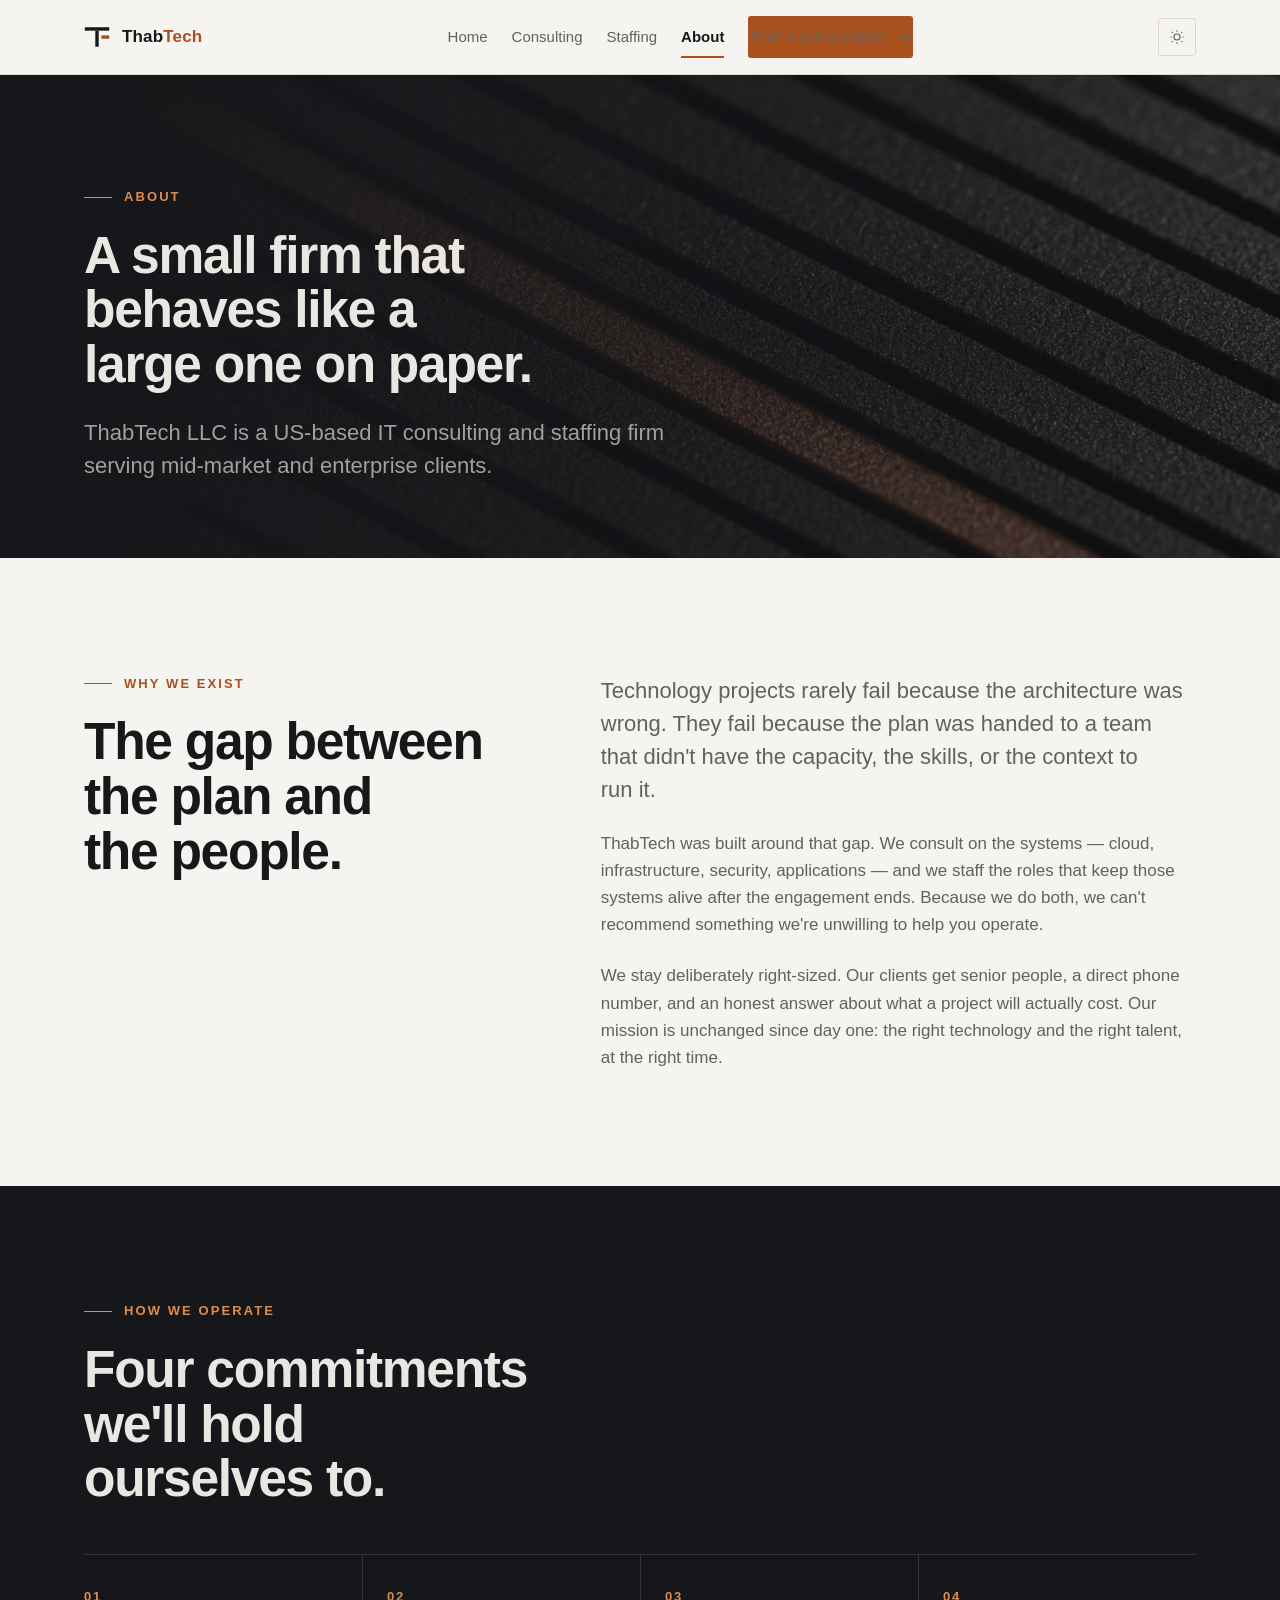
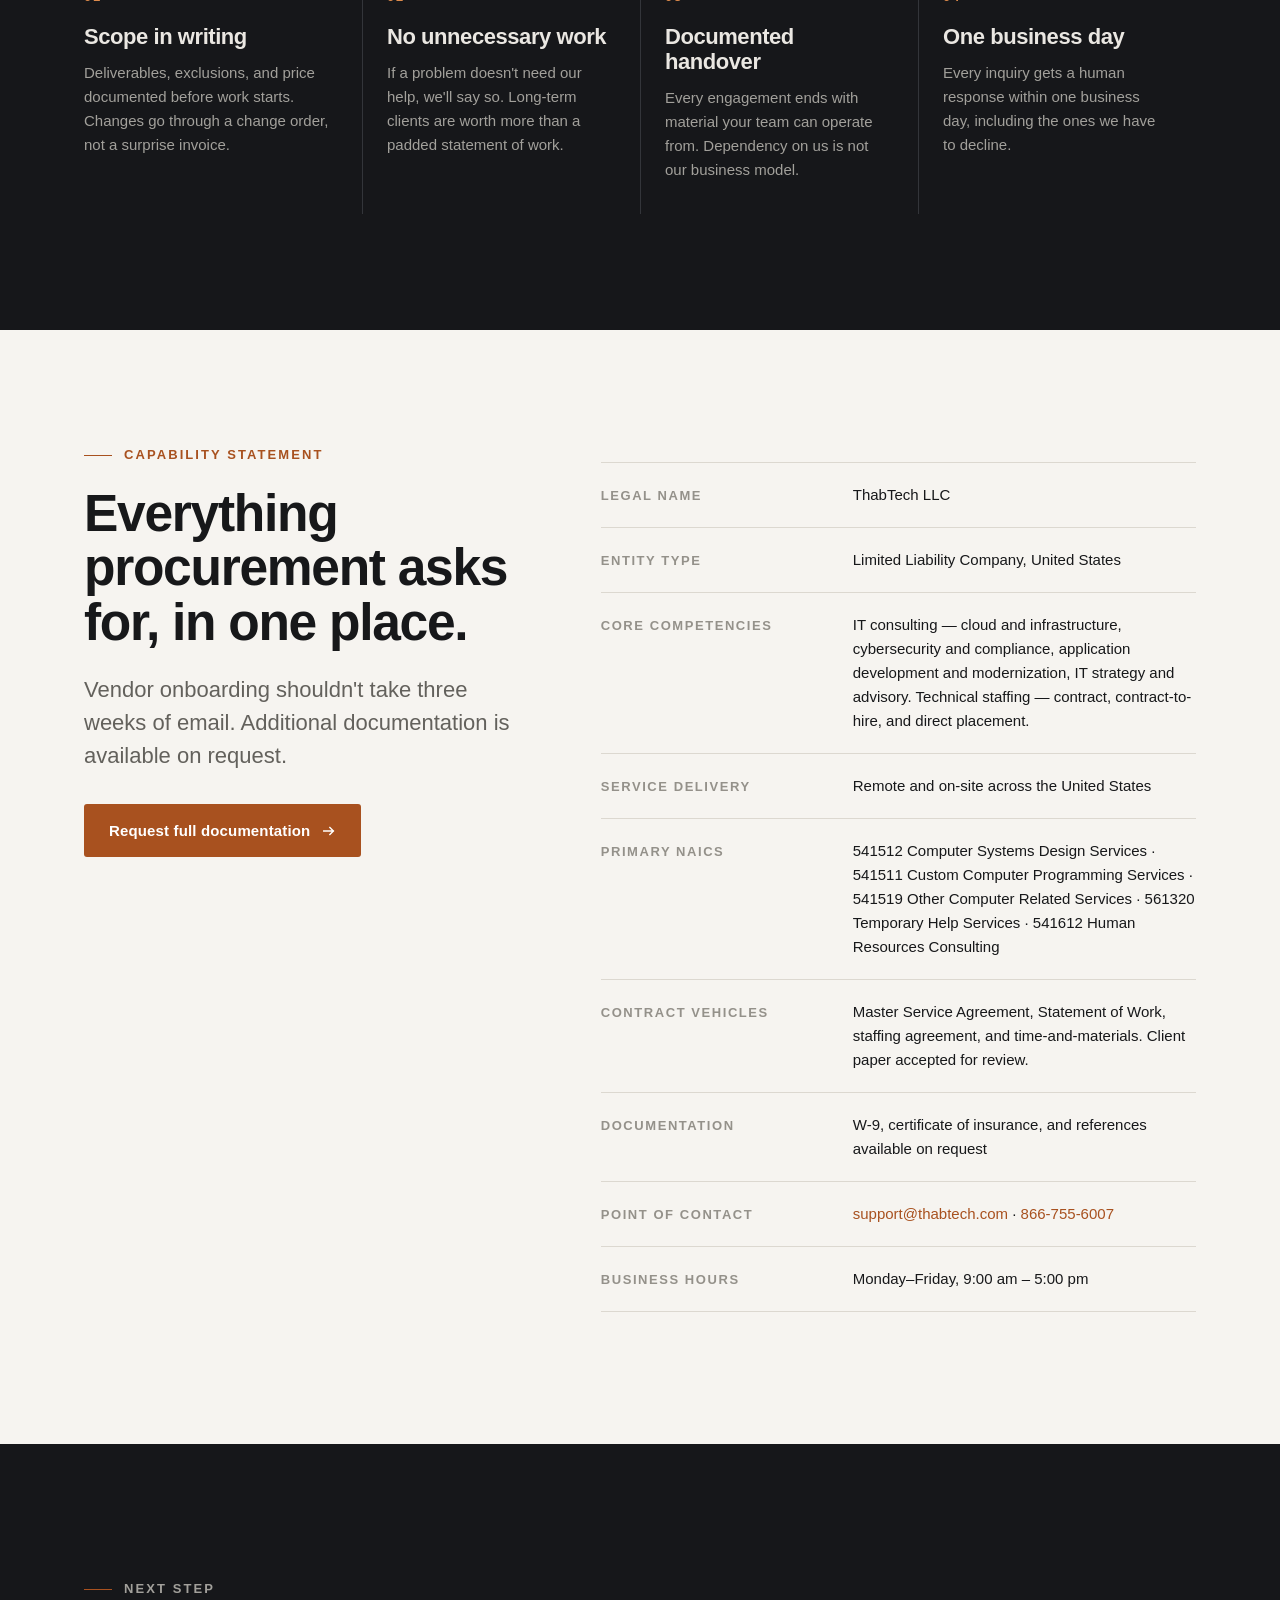
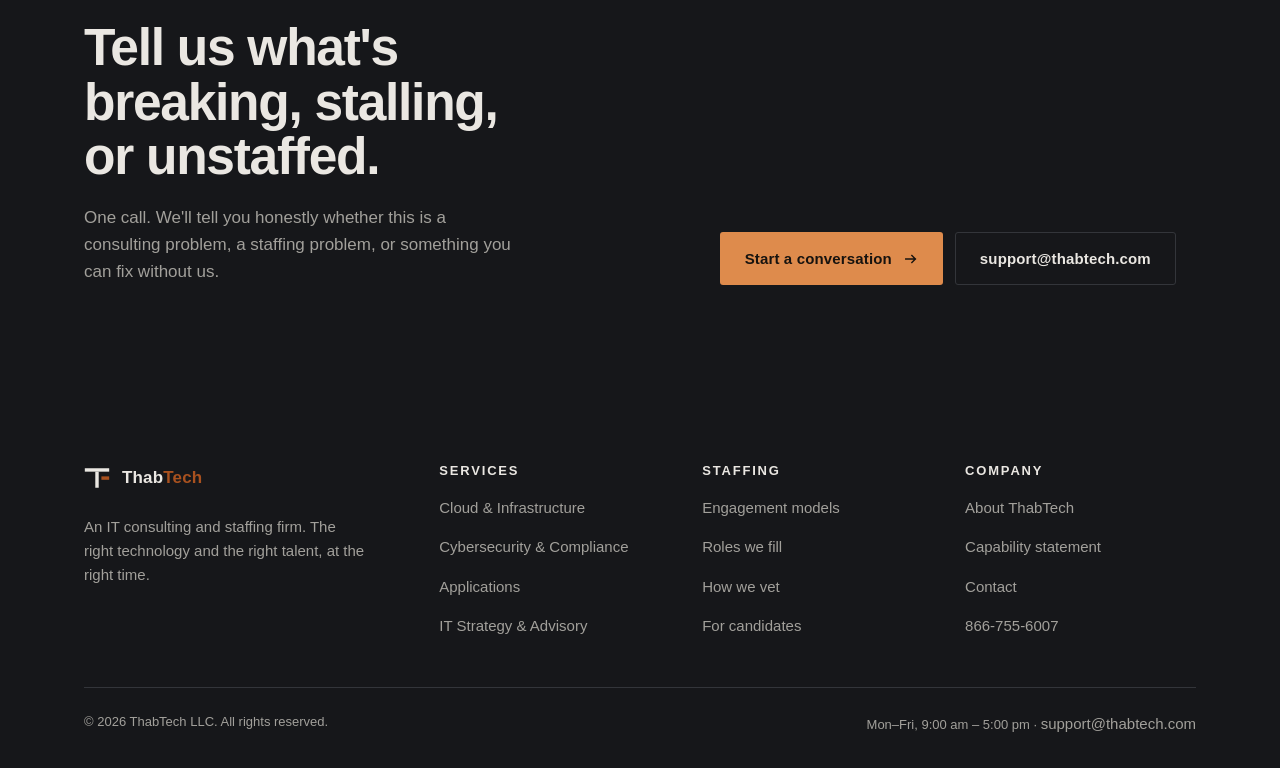
==== about.html @ 32658267 "ThabTech redesign: full 5-page site" ====
<!DOCTYPE html>
<html lang="en">
<head>
<meta charset="utf-8">
<meta name="viewport" content="width=device-width, initial-scale=1">
<title>About ThabTech &mdash; Capability Statement</title>
<meta name="description" content="ThabTech LLC is a US-based IT consulting and staffing firm. Capability statement, NAICS codes, and vendor documentation in one place.">
<meta property="og:title" content="About ThabTech &mdash; Capability Statement">
<meta property="og:description" content="ThabTech LLC is a US-based IT consulting and staffing firm. Capability statement, NAICS codes, and vendor documentation in one place.">
<meta property="og:type" content="website">
<meta property="og:image" content="assets/hero.webp">
<link rel="icon" href="data:image/svg+xml,%3Csvg xmlns='http://www.w3.org/2000/svg' viewBox='0 0 32 32'%3E%3Crect width='32' height='32' fill='%2316171A'/%3E%3Crect x='4' y='7' width='24' height='3.4' fill='%23EAE7E2'/%3E%3Crect x='14.3' y='10.4' width='3.4' height='15' fill='%23EAE7E2'/%3E%3Crect x='20.5' y='14.8' width='7.5' height='3.4' fill='%23DE8B4C'/%3E%3C/svg%3E">
<link rel="preconnect" href="https://api.fontshare.com">
<link href="https://api.fontshare.com/v2/css?f[]=cabinet-grotesk@700,800&f[]=satoshi@400,500,700&display=swap" rel="stylesheet">
<link rel="stylesheet" href="style.css">
</head>
<body>
<a class="skip" href="#main">Skip to content</a>
<header class="header">
  <div class="header__inner">
    <a class="brand" href="index.html" aria-label="ThabTech home"><svg viewBox="0 0 32 32" fill="none" aria-hidden="true"><rect x="1" y="4" width="30" height="4.2" fill="currentColor"/><rect x="13.9" y="8.2" width="4.2" height="19.8" fill="currentColor"/><rect x="21.4" y="14" width="9.6" height="4.2" fill="var(--accent)"/></svg><span class="brand__name">Thab<em>Tech</em></span></a>
    <nav class="nav" id="nav" aria-label="Main">
      <a href="index.html">Home</a><a href="services.html">Consulting</a><a href="staffing.html">Staffing</a><a href="about.html" aria-current="page">About</a>
      <a class="btn btn--primary" href="contact.html">Start a conversation <svg width="14" height="14" viewBox="0 0 16 16" fill="none" aria-hidden="true"><path d="M2 8h11M9 4l4 4-4 4" stroke="currentColor" stroke-width="1.6" stroke-linecap="square"/></svg></a>
    </nav>
    <div class="header__actions">
      <button class="icon-btn" id="theme-toggle" type="button" aria-label="Switch color theme">
        <svg width="16" height="16" viewBox="0 0 24 24" fill="none" stroke="currentColor" stroke-width="1.8" aria-hidden="true"><circle cx="12" cy="12" r="4.5"/><path d="M12 2v2M12 20v2M4.2 4.2l1.4 1.4M18.4 18.4l1.4 1.4M2 12h2M20 12h2M4.2 19.8l1.4-1.4M18.4 5.6l1.4-1.4"/></svg>
      </button>
      <button class="icon-btn menu-btn" id="menu-btn" type="button" aria-label="Toggle menu" aria-expanded="false" aria-controls="nav">
        <svg width="18" height="18" viewBox="0 0 24 24" fill="none" stroke="currentColor" stroke-width="1.8" aria-hidden="true"><path d="M3 7h18M3 12h18M3 17h18"/></svg>
      </button>
    </div>
  </div>
</header>
<main id="main">
<section class="hero hero--sub">
  <div class="hero__media"><img src="assets/texture.webp" alt=""></div>
  <div class="hero__inner">
    <p class="eyebrow">About</p>
    <h1 class="h-hero">A small firm that behaves like a large one on paper.</h1>
    <p class="hero__lede">ThabTech LLC is a US-based IT consulting and staffing firm serving mid-market and enterprise clients.</p>
  </div>
</section>

<section class="section">
  <div class="wrap split">
    <div class="sticky-head reveal">
      <p class="eyebrow">Why we exist</p>
      <h2 class="h-sec">The gap between the plan and the people.</h2>
    </div>
    <div class="measure reveal">
      <p class="lede" style="max-width:none">Technology projects rarely fail because the architecture was wrong. They fail because the plan was handed to a team that didn't have the capacity, the skills, or the context to run it.</p>
      <p class="mt-6 body-muted">ThabTech was built around that gap. We consult on the systems &mdash; cloud, infrastructure, security, applications &mdash; and we staff the roles that keep those systems alive after the engagement ends. Because we do both, we can't recommend something we're unwilling to help you operate.</p>
      <p class="mt-6 body-muted">We stay deliberately right-sized. Our clients get senior people, a direct phone number, and an honest answer about what a project will actually cost. Our mission is unchanged since day one: the right technology and the right talent, at the right time.</p>
    </div>
  </div>
</section>

<section class="band section">
  <div class="wrap">
    <div style="max-width:52ch">
      <p class="eyebrow">How we operate</p>
      <h2 class="h-sec">Four commitments we'll hold ourselves to.</h2>
    </div>
    <div class="steps mt-12">
      <div class="reveal"><span class="num">01</span><h3 class="h-card">Scope in writing</h3><p>Deliverables, exclusions, and price documented before work starts. Changes go through a change order, not a surprise invoice.</p></div>
      <div class="reveal"><span class="num">02</span><h3 class="h-card">No unnecessary work</h3><p>If a problem doesn't need our help, we'll say so. Long-term clients are worth more than a padded statement of work.</p></div>
      <div class="reveal"><span class="num">03</span><h3 class="h-card">Documented handover</h3><p>Every engagement ends with material your team can operate from. Dependency on us is not our business model.</p></div>
      <div class="reveal"><span class="num">04</span><h3 class="h-card">One business day</h3><p>Every inquiry gets a human response within one business day, including the ones we have to decline.</p></div>
    </div>
  </div>
</section>

<section class="section" id="capability">
  <div class="wrap split">
    <div class="sticky-head reveal">
      <p class="eyebrow">Capability statement</p>
      <h2 class="h-sec">Everything procurement asks for, in one place.</h2>
      <p class="lede mt-6">Vendor onboarding shouldn't take three weeks of email. Additional documentation is available on request.</p>
      <div class="btn-row mt-8">
        <a class="btn btn--primary" href="mailto:support@thabtech.com?subject=Capability%20statement%20request">Request full documentation <svg width="14" height="14" viewBox="0 0 16 16" fill="none" aria-hidden="true"><path d="M2 8h11M9 4l4 4-4 4" stroke="currentColor" stroke-width="1.6" stroke-linecap="square"/></svg></a>
      </div>
    </div>
    <dl class="deftable reveal">
      <div><dt>Legal name</dt><dd>ThabTech LLC</dd></div>
      <div><dt>Entity type</dt><dd>Limited Liability Company, United States</dd></div>
      <div><dt>Core competencies</dt><dd>IT consulting &mdash; cloud and infrastructure, cybersecurity and compliance, application development and modernization, IT strategy and advisory. Technical staffing &mdash; contract, contract-to-hire, and direct placement.</dd></div>
      <div><dt>Service delivery</dt><dd>Remote and on-site across the United States</dd></div>
      <div><dt>Primary NAICS</dt><dd>541512 Computer Systems Design Services &middot; 541511 Custom Computer Programming Services &middot; 541519 Other Computer Related Services &middot; 561320 Temporary Help Services &middot; 541612 Human Resources Consulting</dd></div>
      <div><dt>Contract vehicles</dt><dd>Master Service Agreement, Statement of Work, staffing agreement, and time-and-materials. Client paper accepted for review.</dd></div>
      <div><dt>Documentation</dt><dd>W-9, certificate of insurance, and references available on request</dd></div>
      <div><dt>Point of contact</dt><dd><a href="mailto:support@thabtech.com" style="color:var(--accent);text-decoration:none">support@thabtech.com</a> &middot; <a href="tel:+18667556007" style="color:var(--accent);text-decoration:none">866-755-6007</a></dd></div>
      <div><dt>Business hours</dt><dd>Monday&ndash;Friday, 9:00 am &ndash; 5:00 pm</dd></div>
    </dl>
  </div>
</section>

<section class="cta section">
  <div class="wrap cta__inner">
    <div>
      <p class="eyebrow">Next step</p>
      <h2 class="h-sec">Tell us what's breaking, stalling, or unstaffed.</h2>
      <p>One call. We'll tell you honestly whether this is a consulting problem, a staffing problem, or something you can fix without us.</p>
    </div>
    <div class="btn-row">
      <a class="btn btn--primary" href="contact.html">Start a conversation <svg width="14" height="14" viewBox="0 0 16 16" fill="none" aria-hidden="true"><path d="M2 8h11M9 4l4 4-4 4" stroke="currentColor" stroke-width="1.6" stroke-linecap="square"/></svg></a>
      <a class="btn btn--on-ink" href="mailto:support@thabtech.com">support@thabtech.com</a>
    </div>
  </div>
</section></main>
<footer class="footer">
  <div class="wrap">
    <div class="footer__grid">
      <div>
        <a class="brand" href="index.html" aria-label="ThabTech home"><svg viewBox="0 0 32 32" fill="none" aria-hidden="true"><rect x="1" y="4" width="30" height="4.2" fill="currentColor"/><rect x="13.9" y="8.2" width="4.2" height="19.8" fill="currentColor"/><rect x="21.4" y="14" width="9.6" height="4.2" fill="var(--accent)"/></svg><span class="brand__name">Thab<em>Tech</em></span></a>
        <p class="footer__tag">An IT consulting and staffing firm. The right technology and the right talent, at the right time.</p>
      </div>
      <div>
        <h3>Services</h3>
        <ul>
          <li><a href="services.html#cloud">Cloud &amp; Infrastructure</a></li>
          <li><a href="services.html#security">Cybersecurity &amp; Compliance</a></li>
          <li><a href="services.html#apps">Applications</a></li>
          <li><a href="services.html#advisory">IT Strategy &amp; Advisory</a></li>
        </ul>
      </div>
      <div>
        <h3>Staffing</h3>
        <ul>
          <li><a href="staffing.html#models">Engagement models</a></li>
          <li><a href="staffing.html#roles">Roles we fill</a></li>
          <li><a href="staffing.html#vetting">How we vet</a></li>
          <li><a href="staffing.html#candidates">For candidates</a></li>
        </ul>
      </div>
      <div>
        <h3>Company</h3>
        <ul>
          <li><a href="about.html">About ThabTech</a></li>
          <li><a href="about.html#capability">Capability statement</a></li>
          <li><a href="contact.html">Contact</a></li>
          <li><a href="tel:+18667556007">866-755-6007</a></li>
        </ul>
      </div>
    </div>
    <div class="footer__bar">
      <span>&copy; 2026 ThabTech LLC. All rights reserved.</span>
      <span>Mon&ndash;Fri, 9:00 am &ndash; 5:00 pm &middot; <a href="mailto:support@thabtech.com">support@thabtech.com</a></span>
    </div>
  </div>
</footer>
<script>
(function () {
  var root = document.documentElement;
  var mq = window.matchMedia('(prefers-color-scheme: dark)');
  var theme = mq.matches ? 'dark' : 'light';
  root.setAttribute('data-theme', theme);
  document.getElementById('theme-toggle').addEventListener('click', function () {
    theme = theme === 'dark' ? 'light' : 'dark';
    root.setAttribute('data-theme', theme);
  });

  var nav = document.getElementById('nav');
  var mb = document.getElementById('menu-btn');
  mb.addEventListener('click', function () {
    var open = nav.getAttribute('data-open') === 'true';
    nav.setAttribute('data-open', String(!open));
    mb.setAttribute('aria-expanded', String(!open));
  });

  var io = new IntersectionObserver(function (entries) {
    entries.forEach(function (e) { if (e.isIntersecting) { e.target.classList.add('is-in'); io.unobserve(e.target); } });
  }, { rootMargin: '0px 0px -8% 0px', threshold: 0.05 });
  document.querySelectorAll('.reveal').forEach(function (el, i) {
    el.style.transitionDelay = (Math.min(i % 4, 3) * 70) + 'ms';
    io.observe(el);
  });
})();
</script>
</body>
</html>
---- style.css ----
/* ThabTech — design system */

:root {
  /* Type scale */
  --text-xs: clamp(0.75rem, 0.7rem + 0.25vw, 0.8125rem);
  --text-sm: clamp(0.875rem, 0.83rem + 0.2vw, 0.9375rem);
  --text-base: clamp(1rem, 0.96rem + 0.2vw, 1.0625rem);
  --text-lg: clamp(1.125rem, 1rem + 0.6vw, 1.375rem);
  --text-xl: clamp(1.5rem, 1.2rem + 1.2vw, 2.125rem);
  --text-2xl: clamp(2rem, 1.3rem + 2.4vw, 3.25rem);
  --text-3xl: clamp(2.5rem, 1.4rem + 3.6vw, 4.5rem);

  /* Spacing */
  --space-1: 0.25rem;  --space-2: 0.5rem;   --space-3: 0.75rem;
  --space-4: 1rem;     --space-5: 1.25rem;  --space-6: 1.5rem;
  --space-8: 2rem;     --space-10: 2.5rem;  --space-12: 3rem;
  --space-16: 4rem;    --space-20: 5rem;    --space-24: 6rem;
  --space-32: 8rem;

  --radius-sm: 2px;
  --radius: 3px;
  --maxw: 1240px;
  --gutter: clamp(1.25rem, 5vw, 4.5rem);
  --section-y: clamp(4rem, 9vw, 8.5rem);

  --font-display: 'Cabinet Grotesk', 'Helvetica Neue', sans-serif;
  --font-body: 'Satoshi', 'Helvetica Neue', Arial, sans-serif;
}

/* ---- Light (default) ---- */
:root, [data-theme='light'] {
  --bg: #F6F4F0;
  --surface: #FCFBF9;
  --surface-2: #EFECE6;
  --border: #DCD8D0;
  --border-strong: #C4BFB5;
  --text: #17181A;
  --text-muted: #63615C;
  --text-faint: #94918A;
  --accent: #A8511F;
  --accent-hover: #85400F;
  --accent-soft: #F0E4DA;
  --ink: #16171A;
  --on-ink: #EAE7E2;
  --on-ink-muted: #A2A09B;
  --on-ink-border: #33353A;
  --accent-on-ink: #DE8B4C;
}

/* ---- Dark ---- */
[data-theme='dark'] {
  --bg: #131416;
  --surface: #191A1D;
  --surface-2: #202226;
  --border: #2E3034;
  --border-strong: #43464B;
  --text: #E3E1DD;
  --text-muted: #97958F;
  --text-faint: #6A6863;
  --accent: #DE8B4C;
  --accent-hover: #EFA268;
  --accent-soft: #2A211A;
  --ink: #0D0E10;
  --on-ink: #E3E1DD;
  --on-ink-muted: #97958F;
  --on-ink-border: #2A2C30;
  --accent-on-ink: #DE8B4C;
}

*, *::before, *::after { box-sizing: border-box; }

html { -webkit-text-size-adjust: 100%; scroll-behavior: smooth; }
@media (prefers-reduced-motion: reduce) {
  html { scroll-behavior: auto; }
  *, *::before, *::after { animation-duration: .001ms !important; transition-duration: .001ms !important; }
}

body {
  margin: 0;
  background: var(--bg);
  color: var(--text);
  font-family: var(--font-body);
  font-size: var(--text-base);
  line-height: 1.6;
  -webkit-font-smoothing: antialiased;
  transition: background-color .3s ease, color .3s ease;
}

h1, h2, h3, h4 {
  font-family: var(--font-display);
  font-weight: 700;
  line-height: 1.06;
  letter-spacing: -0.025em;
  margin: 0;
  text-wrap: balance;
}
p { margin: 0; text-wrap: pretty; }
img { display: block; max-width: 100%; height: auto; }
a { color: inherit; }

::selection { background: var(--accent); color: #fff; }

:focus-visible {
  outline: 2px solid var(--accent);
  outline-offset: 3px;
  border-radius: var(--radius-sm);
}

.wrap { max-width: var(--maxw); margin-inline: auto; padding-inline: var(--gutter); }
.section { padding-block: var(--section-y); }
.skip {
  position: absolute; left: -9999px; top: 0; z-index: 999;
  background: var(--accent); color: #fff; padding: var(--space-3) var(--space-5);
}
.skip:focus { left: var(--space-4); top: var(--space-4); }

/* ---------- Type utilities ---------- */
.eyebrow {
  font-family: var(--font-body);
  font-size: var(--text-xs);
  font-weight: 700;
  letter-spacing: 0.16em;
  text-transform: uppercase;
  color: var(--accent);
  margin: 0 0 var(--space-5);
  display: flex; align-items: center; gap: var(--space-3);
}
.eyebrow::before {
  content: ''; width: 28px; height: 1px; background: var(--accent); flex: none;
}
.eyebrow--plain::before { display: none; }

.h-hero { font-size: var(--text-3xl); }
.h-sec { font-size: var(--text-2xl); }
.h-sub { font-size: var(--text-xl); }
.h-card { font-family: var(--font-display); font-size: var(--text-lg); font-weight: 700; letter-spacing: -0.02em; line-height: 1.15; margin: 0; }

.lede { font-size: var(--text-lg); line-height: 1.5; color: var(--text-muted); max-width: 40ch; }
.body-muted { color: var(--text-muted); }
.measure { max-width: 62ch; }
.mt-4 { margin-top: var(--space-4); }
.mt-6 { margin-top: var(--space-6); }
.mt-8 { margin-top: var(--space-8); }
.mt-12 { margin-top: var(--space-12); }

/* ---------- Buttons ---------- */
.btn {
  display: inline-flex; align-items: center; gap: var(--space-3);
  font-family: var(--font-body); font-size: var(--text-sm); font-weight: 700;
  letter-spacing: .01em;
  padding: 0.9em 1.6em;
  border-radius: var(--radius);
  border: 1px solid transparent;
  text-decoration: none;
  cursor: pointer;
  transition: background-color .2s ease, color .2s ease, border-color .2s ease, transform .2s ease;
}
.btn:hover { transform: translateY(-1px); }
.btn svg { flex: none; transition: transform .2s ease; }
.btn:hover svg { transform: translateX(3px); }

.btn--primary { background: var(--accent); color: #fff; }
.btn--primary:hover { background: var(--accent-hover); }
[data-theme='dark'] .btn--primary { color: #17130F; }

.btn--ghost { border-color: var(--border-strong); color: var(--text); }
.btn--ghost:hover { border-color: var(--text); background: var(--surface); }

.btn--on-ink { border-color: var(--on-ink-border); color: var(--on-ink); }
.btn--on-ink:hover { border-color: var(--on-ink); background: rgba(255,255,255,.06); }

.btn-row { display: flex; flex-wrap: wrap; gap: var(--space-3); }

.arrow-link {
  display: inline-flex; align-items: center; gap: var(--space-2);
  font-size: var(--text-sm); font-weight: 700; color: var(--accent);
  text-decoration: none; border-bottom: 1px solid transparent; padding-bottom: 2px;
}
.arrow-link:hover { border-color: currentColor; }
.arrow-link svg { transition: transform .2s ease; }
.arrow-link:hover svg { transform: translateX(3px); }

/* ---------- Header ---------- */
.header {
  position: sticky; top: 0; z-index: 60;
  background: color-mix(in srgb, var(--bg) 88%, transparent);
  backdrop-filter: blur(14px);
  border-bottom: 1px solid var(--border);
}
.header__inner {
  display: flex; align-items: center; justify-content: space-between;
  gap: var(--space-6); height: 74px;
  max-width: var(--maxw); margin-inline: auto; padding-inline: var(--gutter);
}
.brand { display: inline-flex; align-items: center; gap: var(--space-3); text-decoration: none; color: var(--text); }
.brand svg { width: 26px; height: 26px; }
.brand__name {
  font-family: var(--font-display); font-weight: 800; font-size: 1.0625rem;
  letter-spacing: .01em;
}
.brand__name em { font-style: normal; color: var(--accent); }

.nav { display: flex; align-items: center; gap: var(--space-6); }
.nav a {
  font-size: var(--text-sm); font-weight: 500; text-decoration: none; color: var(--text-muted);
  padding: var(--space-2) 0; position: relative;
}
.nav a:hover { color: var(--text); }
.nav a[aria-current='page'] { color: var(--text); font-weight: 700; }
.nav a[aria-current='page']::after {
  content: ''; position: absolute; left: 0; right: 0; bottom: -1px; height: 2px; background: var(--accent);
}
.header__actions { display: flex; align-items: center; gap: var(--space-3); }

.icon-btn {
  width: 38px; height: 38px; display: grid; place-items: center;
  background: none; border: 1px solid var(--border); border-radius: var(--radius);
  color: var(--text-muted); cursor: pointer; transition: color .2s, border-color .2s;
}
.icon-btn:hover { color: var(--text); border-color: var(--border-strong); }
.menu-btn { display: none; }

@media (max-width: 900px) {
  .nav {
    position: fixed; inset: 74px 0 auto; flex-direction: column; align-items: stretch;
    gap: 0; background: var(--bg); border-bottom: 1px solid var(--border);
    padding: var(--space-2) var(--gutter) var(--space-6);
    transform: translateY(-120%); transition: transform .3s cubic-bezier(.16,1,.3,1);
    box-shadow: 0 24px 40px -24px rgba(0,0,0,.35);
  }
  .nav[data-open='true'] { transform: translateY(0); }
  .nav a { padding: var(--space-4) 0; border-bottom: 1px solid var(--border); font-size: var(--text-base); }
  .nav a[aria-current='page']::after { display: none; }
  .nav .btn { margin-top: var(--space-5); justify-content: center; }
  .menu-btn { display: grid; }
}

/* ---------- Hero ---------- */
.hero { position: relative; background: var(--ink); color: var(--on-ink); overflow: hidden; }
.hero__media { position: absolute; inset: 0; }
.hero__media img { width: 100%; height: 100%; object-fit: cover; opacity: .55; }
.hero__media::after {
  content: ''; position: absolute; inset: 0;
  background: linear-gradient(105deg, var(--ink) 8%, color-mix(in srgb, var(--ink) 72%, transparent) 48%, color-mix(in srgb, var(--ink) 30%, transparent) 100%);
}
.hero__inner {
  position: relative; max-width: var(--maxw); margin-inline: auto;
  padding: clamp(5rem, 13vw, 10rem) var(--gutter) clamp(4rem, 9vw, 7rem);
}
.hero .eyebrow { color: var(--accent-on-ink); }
.hero .eyebrow::before { background: var(--accent-on-ink); }
.hero h1 { max-width: 17ch; }
.hero__lede { font-size: var(--text-lg); line-height: 1.5; color: var(--on-ink-muted); max-width: 52ch; margin-top: var(--space-6); }
.hero .btn-row { margin-top: var(--space-10); }

.hero--sub .hero__inner { padding-block: clamp(4rem, 9vw, 7rem) clamp(3rem, 6vw, 5rem); }
.hero--sub h1 { max-width: 20ch; font-size: var(--text-2xl); }

/* stat bar */
.statbar {
  position: relative; border-top: 1px solid var(--on-ink-border);
  max-width: var(--maxw); margin-inline: auto; padding-inline: var(--gutter);
  display: grid; grid-template-columns: repeat(4, 1fr);
}
.statbar > div { padding: var(--space-8) var(--space-6) var(--space-10) 0; }
.statbar > div + div { border-left: 1px solid var(--on-ink-border); padding-left: var(--space-6); }
.statbar dt { font-size: var(--text-xs); letter-spacing: .14em; text-transform: uppercase; color: var(--accent-on-ink); font-weight: 700; }
.statbar dd { margin: var(--space-3) 0 0; font-size: var(--text-sm); color: var(--on-ink-muted); line-height: 1.45; }
@media (max-width: 860px) {
  .statbar { grid-template-columns: repeat(2, 1fr); }
  .statbar > div:nth-child(odd) { border-left: 0; padding-left: 0; }
  .statbar > div:nth-child(n+3) { border-top: 1px solid var(--on-ink-border); }
  .statbar > div { padding-block: var(--space-6); }
}
@media (max-width: 520px) {
  .statbar { grid-template-columns: 1fr; }
  .statbar > div { border-left: 0 !important; padding-left: 0 !important; }
  .statbar > div + div { border-top: 1px solid var(--on-ink-border); }
}

/* ---------- Layout blocks ---------- */
.split {
  display: grid; grid-template-columns: minmax(0, 0.85fr) minmax(0, 1.15fr);
  gap: clamp(2.5rem, 6vw, 6rem); align-items: start;
}
.split--even { grid-template-columns: 1fr 1fr; align-items: center; }
@media (max-width: 900px) { .split, .split--even { grid-template-columns: 1fr; } }

.sticky-head { position: sticky; top: 110px; }
@media (max-width: 900px) { .sticky-head { position: static; } }

/* numbered capability list */
.caplist { list-style: none; margin: 0; padding: 0; }
.caplist li { display: grid; grid-template-columns: 3.25rem 1fr; gap: var(--space-4); padding-block: var(--space-6); border-top: 1px solid var(--border); }
.caplist li:last-child { border-bottom: 1px solid var(--border); }
.caplist .num { font-family: var(--font-display); font-size: var(--text-sm); font-weight: 700; color: var(--accent); padding-top: .25em; letter-spacing: .06em; }
.caplist p { color: var(--text-muted); font-size: var(--text-sm); margin-top: var(--space-2); max-width: 58ch; }

/* practice cards */
.cards { display: grid; gap: var(--space-6); grid-template-columns: repeat(auto-fit, minmax(min(100%, 300px), 1fr)); }
.card {
  background: var(--surface); border: 1px solid var(--border); border-radius: var(--radius);
  padding: var(--space-8); display: flex; flex-direction: column; gap: var(--space-4);
  transition: border-color .25s ease, transform .25s ease;
}
.card:hover { border-color: var(--border-strong); transform: translateY(-2px); }
.card p { color: var(--text-muted); font-size: var(--text-sm); }
.card ul { margin: 0; padding-left: 1.1em; color: var(--text-muted); font-size: var(--text-sm); display: grid; gap: var(--space-2); }
.card ul li::marker { color: var(--accent); }
.card__foot { margin-top: auto; padding-top: var(--space-4); }

.card--feature { padding: 0; overflow: hidden; }
.card--feature img { aspect-ratio: 4/3; object-fit: cover; width: 100%; }
.card--feature .card__body { padding: var(--space-8); display: flex; flex-direction: column; gap: var(--space-4); flex: 1; }

/* process steps */
.steps { display: grid; gap: 0; grid-template-columns: repeat(auto-fit, minmax(min(100%, 240px), 1fr)); border-top: 1px solid var(--border); }
.steps > div { padding: var(--space-8) var(--space-6) var(--space-8) 0; }
.steps > div + div { border-left: 1px solid var(--border); padding-left: var(--space-6); }
@media (max-width: 760px) {
  .steps > div + div { border-left: 0; padding-left: 0; border-top: 1px solid var(--border); }
}
.steps .num {
  font-family: var(--font-display); font-size: var(--text-xs); font-weight: 700;
  letter-spacing: .14em; color: var(--accent); text-transform: uppercase;
  display: block; margin-bottom: var(--space-4);
}
.steps p { color: var(--text-muted); font-size: var(--text-sm); margin-top: var(--space-3); }

/* ink band */
.band { background: var(--ink); color: var(--on-ink); }
.band .h-sec, .band h2, .band h3 { color: var(--on-ink); }
.band p { color: var(--on-ink-muted); }
.band .eyebrow { color: var(--accent-on-ink); }
.band .eyebrow::before { background: var(--accent-on-ink); }
.band .steps { border-color: var(--on-ink-border); }
.band .steps > div + div { border-color: var(--on-ink-border); }
.band .steps .num { color: var(--accent-on-ink); }

/* full-bleed texture strip */
.strip { position: relative; height: clamp(180px, 26vw, 320px); overflow: hidden; background: var(--ink); }
.strip img { width: 100%; height: 100%; object-fit: cover; opacity: .8; }

/* CTA band */
.cta { background: var(--ink); color: var(--on-ink); }
.cta__inner { display: grid; grid-template-columns: 1.2fr 1fr; gap: clamp(2rem, 5vw, 5rem); align-items: end; }
@media (max-width: 820px) { .cta__inner { grid-template-columns: 1fr; align-items: start; } }
.cta h2 { color: var(--on-ink); max-width: 16ch; }
.cta p { color: var(--on-ink-muted); margin-top: var(--space-5); max-width: 46ch; }
.cta .btn--primary { background: var(--accent-on-ink); color: #17130F; }
.cta .btn--primary:hover { background: #F0A469; }

/* definition rows (capability statement) */
.deftable { border-top: 1px solid var(--border); }
.deftable > div {
  display: grid; grid-template-columns: minmax(160px, 220px) 1fr; gap: var(--space-4) var(--space-8);
  padding-block: var(--space-5); border-bottom: 1px solid var(--border); align-items: baseline;
}
.deftable dt { font-size: var(--text-xs); letter-spacing: .12em; text-transform: uppercase; font-weight: 700; color: var(--text-faint); }
.deftable dd { margin: 0; font-size: var(--text-sm); color: var(--text); }
@media (max-width: 620px) { .deftable > div { grid-template-columns: 1fr; gap: var(--space-2); } }

/* role chips */
.chips { display: flex; flex-wrap: wrap; gap: var(--space-2); margin: 0; padding: 0; list-style: none; }
.chips li {
  font-size: var(--text-sm); color: var(--text-muted);
  border: 1px solid var(--border); border-radius: 100px; padding: .45em 1em; background: var(--surface);
}

/* contact */
.contact-grid { display: grid; grid-template-columns: 1fr 1fr; gap: clamp(2.5rem, 6vw, 5rem); align-items: start; }
@media (max-width: 900px) { .contact-grid { grid-template-columns: 1fr; } }

.field { display: grid; gap: var(--space-2); margin-bottom: var(--space-5); }
.field label { font-size: var(--text-xs); letter-spacing: .1em; text-transform: uppercase; font-weight: 700; color: var(--text-faint); }
.field input, .field select, .field textarea {
  font-family: var(--font-body); font-size: var(--text-base); color: var(--text);
  background: var(--surface); border: 1px solid var(--border); border-radius: var(--radius);
  padding: .8em 1em; width: 100%;
  transition: border-color .2s ease;
}
.field input:focus, .field select:focus, .field textarea:focus { border-color: var(--accent); outline: none; }
.field textarea { min-height: 140px; resize: vertical; }

.contact-list { list-style: none; margin: 0; padding: 0; border-top: 1px solid var(--border); }
.contact-list li { padding-block: var(--space-5); border-bottom: 1px solid var(--border); }
.contact-list .k { font-size: var(--text-xs); letter-spacing: .12em; text-transform: uppercase; font-weight: 700; color: var(--text-faint); display: block; margin-bottom: var(--space-2); }
.contact-list .v { font-family: var(--font-display); font-size: var(--text-lg); font-weight: 700; letter-spacing: -.02em; text-decoration: none; color: var(--text); }
.contact-list a.v:hover { color: var(--accent); }

.note {
  background: var(--accent-soft); border-left: 2px solid var(--accent);
  padding: var(--space-5) var(--space-6); font-size: var(--text-sm); color: var(--text-muted);
  border-radius: 0 var(--radius) var(--radius) 0;
}

/* ---------- Footer ---------- */
.footer { background: var(--ink); color: var(--on-ink-muted); padding-block: var(--space-16) var(--space-8); }
.footer__grid { display: grid; grid-template-columns: 1.4fr 1fr 1fr 1fr; gap: var(--space-8); }
@media (max-width: 860px) { .footer__grid { grid-template-columns: 1fr 1fr; } }
@media (max-width: 520px) { .footer__grid { grid-template-columns: 1fr; } }
.footer .brand { color: var(--on-ink); }
.footer h3 { font-family: var(--font-body); font-size: var(--text-xs); letter-spacing: .14em; text-transform: uppercase; color: var(--on-ink); font-weight: 700; margin-bottom: var(--space-4); }
.footer ul { list-style: none; margin: 0; padding: 0; display: grid; gap: var(--space-3); }
.footer a { color: var(--on-ink-muted); text-decoration: none; font-size: var(--text-sm); }
.footer a:hover { color: var(--accent-on-ink); }
.footer__bar {
  margin-top: var(--space-12); padding-top: var(--space-6); border-top: 1px solid var(--on-ink-border);
  display: flex; flex-wrap: wrap; gap: var(--space-4); justify-content: space-between;
  font-size: var(--text-xs); color: var(--on-ink-muted);
}
.footer__tag { font-size: var(--text-sm); color: var(--on-ink-muted); margin-top: var(--space-4); max-width: 34ch; }

/* ---------- Reveal on scroll ---------- */
.reveal { opacity: 0; transform: translateY(14px); transition: opacity .7s cubic-bezier(.16,1,.3,1), transform .7s cubic-bezier(.16,1,.3,1); }
.reveal.is-in { opacity: 1; transform: none; }
@media (prefers-reduced-motion: reduce) { .reveal { opacity: 1; transform: none; } }
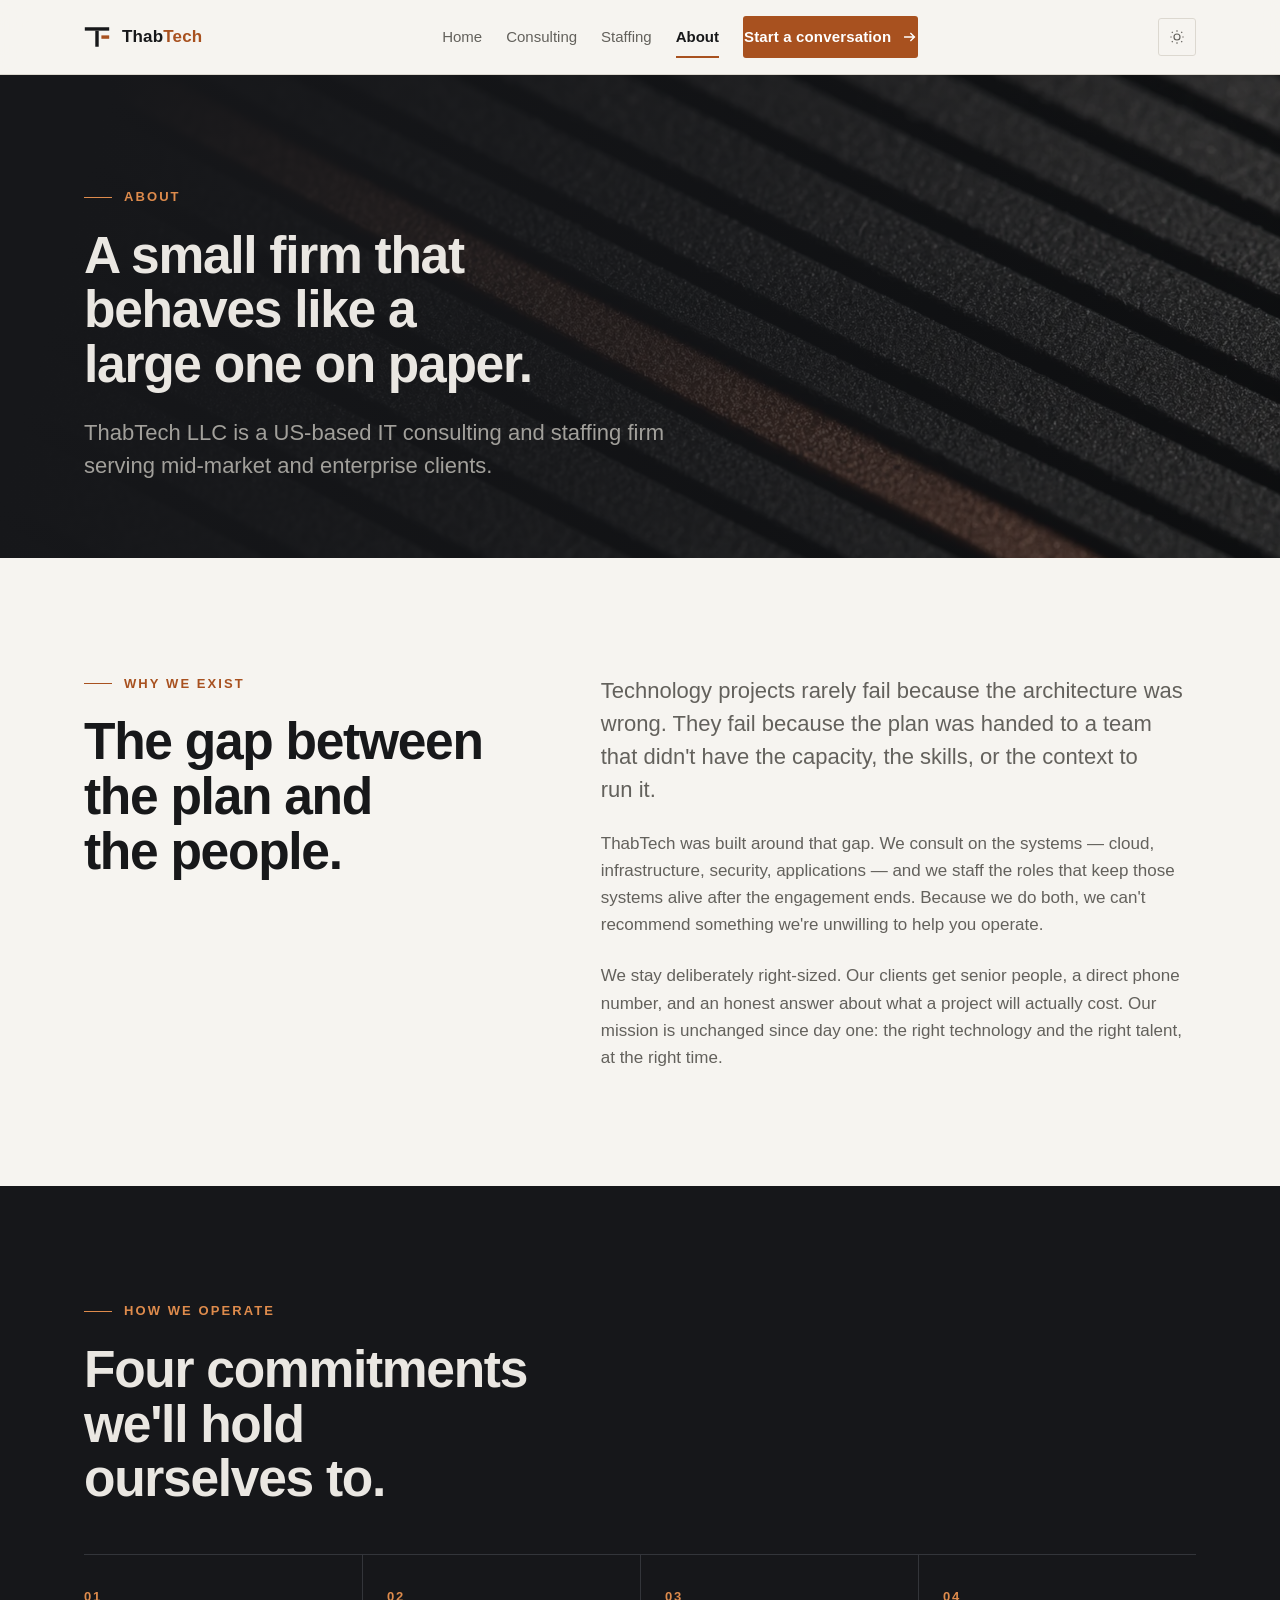
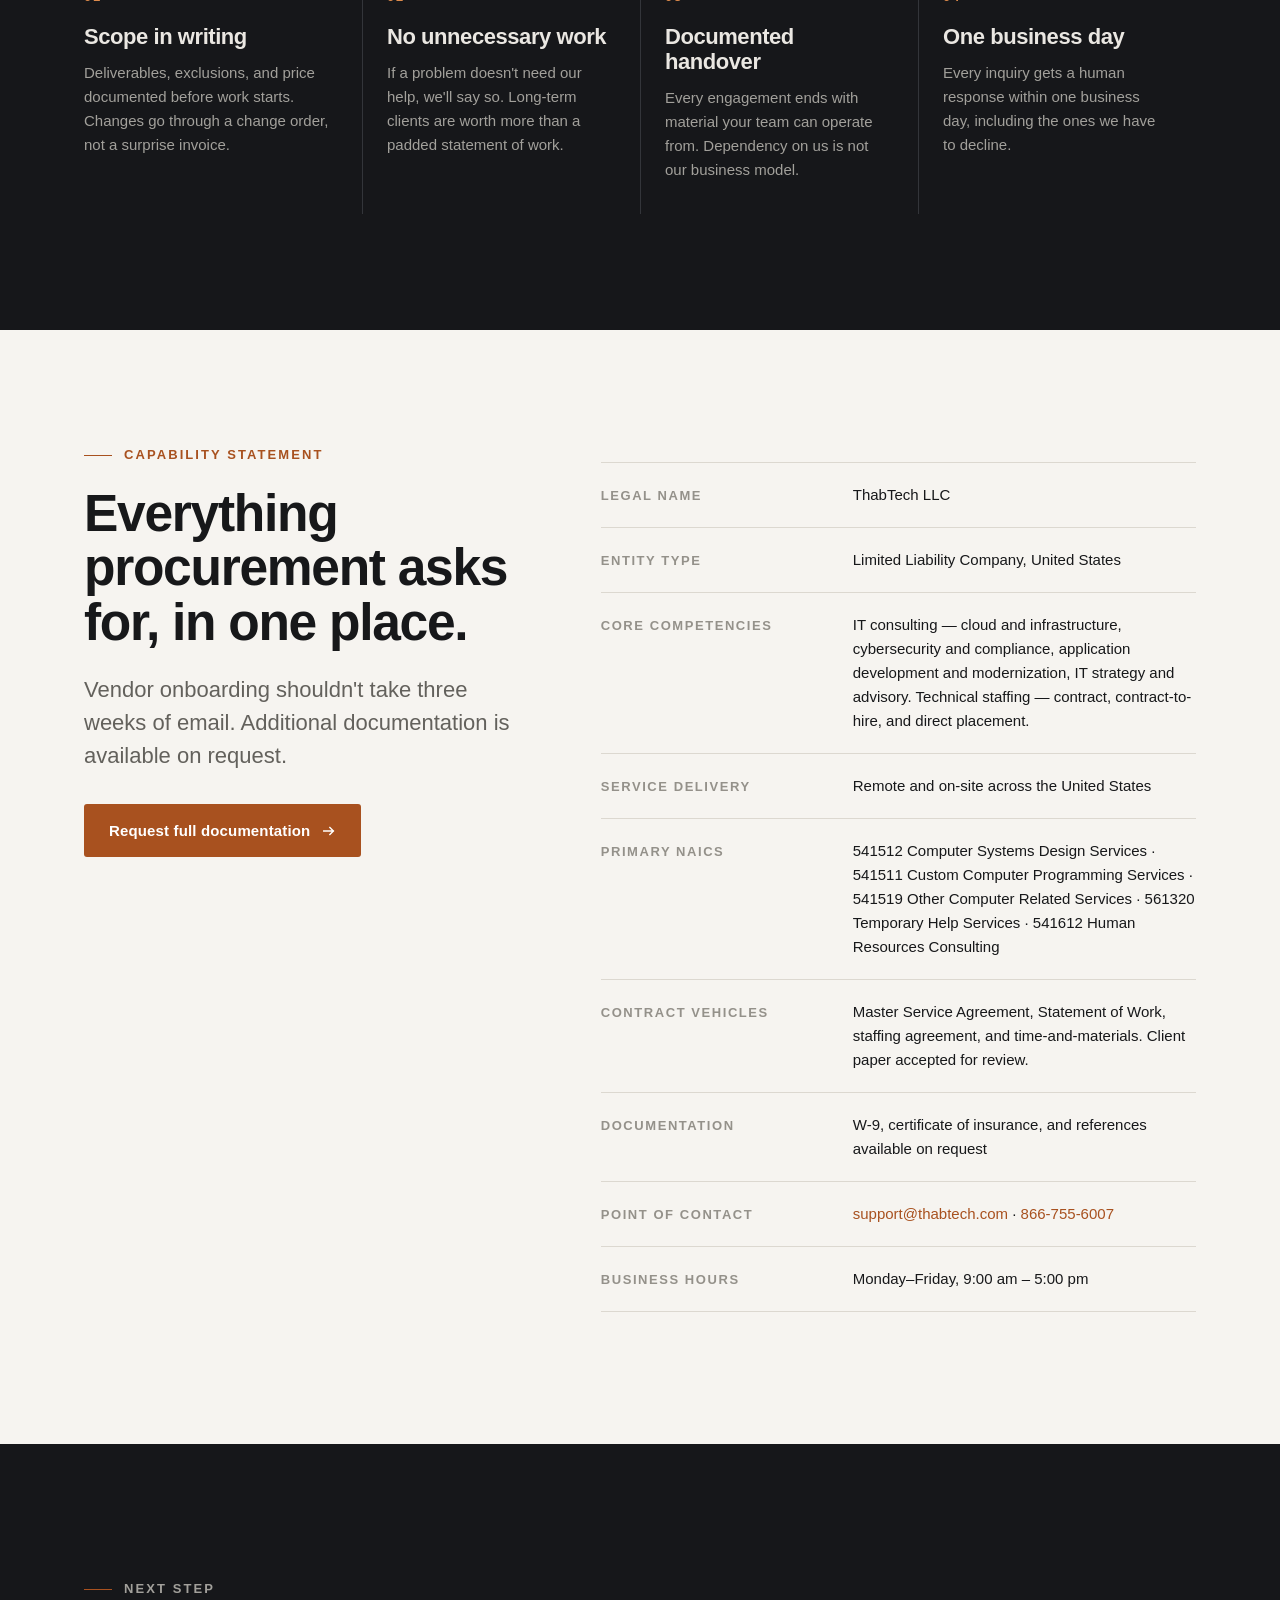
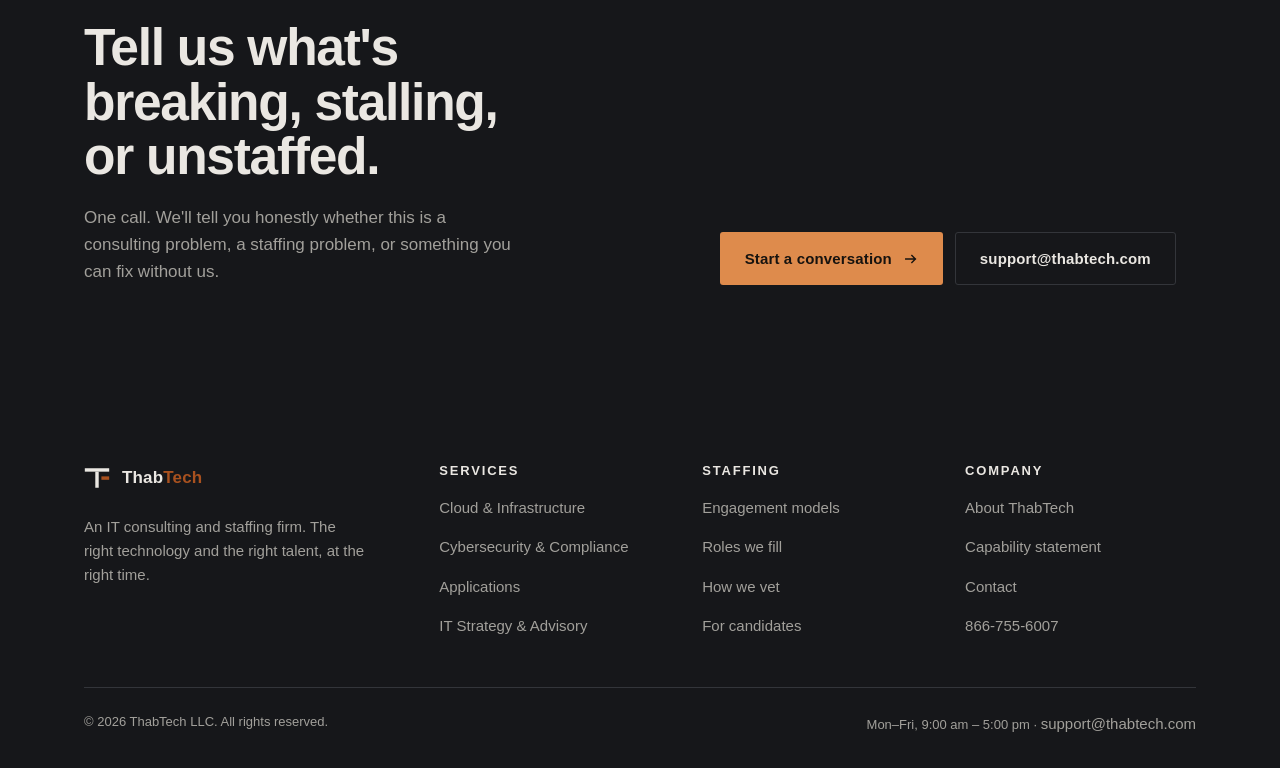
==== commit 8c5fae75: "QA fixes: nav CTA contrast, no-JS reveal fallback" ====
--- a/about.html
+++ b/about.html
@@ -13,6 +13,7 @@
 <link rel="preconnect" href="https://api.fontshare.com">
 <link href="https://api.fontshare.com/v2/css?f[]=cabinet-grotesk@700,800&f[]=satoshi@400,500,700&display=swap" rel="stylesheet">
 <link rel="stylesheet" href="style.css">
+<script>document.documentElement.classList.add('js');</script>
 </head>
 <body>
 <a class="skip" href="#main">Skip to content</a>
--- a/style.css
+++ b/style.css
@@ -207,6 +207,8 @@
 }
 .nav a:hover { color: var(--text); }
 .nav a[aria-current='page'] { color: var(--text); font-weight: 700; }
+.nav a.btn--primary { color: #fff; font-weight: 700; }
+[data-theme='dark'] .nav a.btn--primary { color: #17130F; }
 .nav a[aria-current='page']::after {
   content: ''; position: absolute; left: 0; right: 0; bottom: -1px; height: 2px; background: var(--accent);
 }
@@ -412,6 +414,6 @@
 .footer__tag { font-size: var(--text-sm); color: var(--on-ink-muted); margin-top: var(--space-4); max-width: 34ch; }
 
 /* ---------- Reveal on scroll ---------- */
-.reveal { opacity: 0; transform: translateY(14px); transition: opacity .7s cubic-bezier(.16,1,.3,1), transform .7s cubic-bezier(.16,1,.3,1); }
-.reveal.is-in { opacity: 1; transform: none; }
-@media (prefers-reduced-motion: reduce) { .reveal { opacity: 1; transform: none; } }
+.js .reveal { opacity: 0; transform: translateY(14px); transition: opacity .7s cubic-bezier(.16,1,.3,1), transform .7s cubic-bezier(.16,1,.3,1); }
+.js .reveal.is-in { opacity: 1; transform: none; }
+@media (prefers-reduced-motion: reduce) { .js .reveal { opacity: 1; transform: none; } }
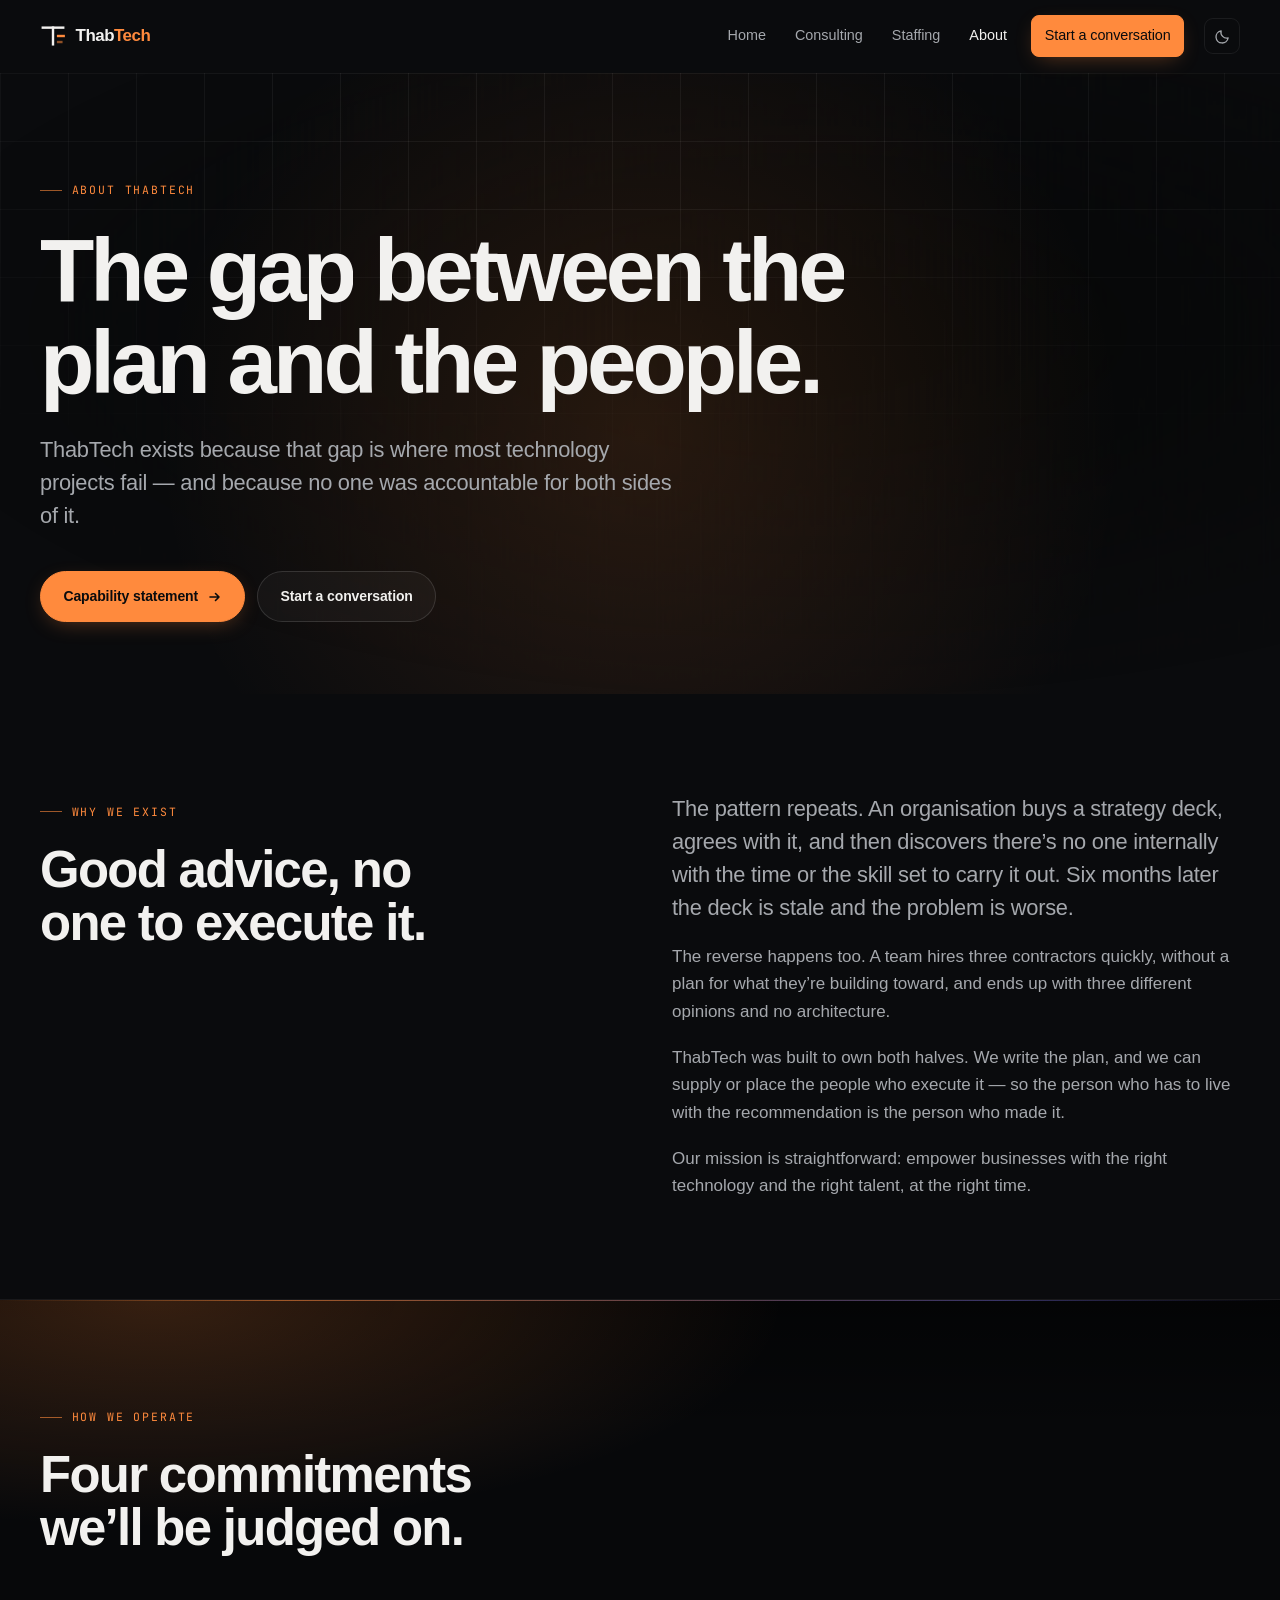
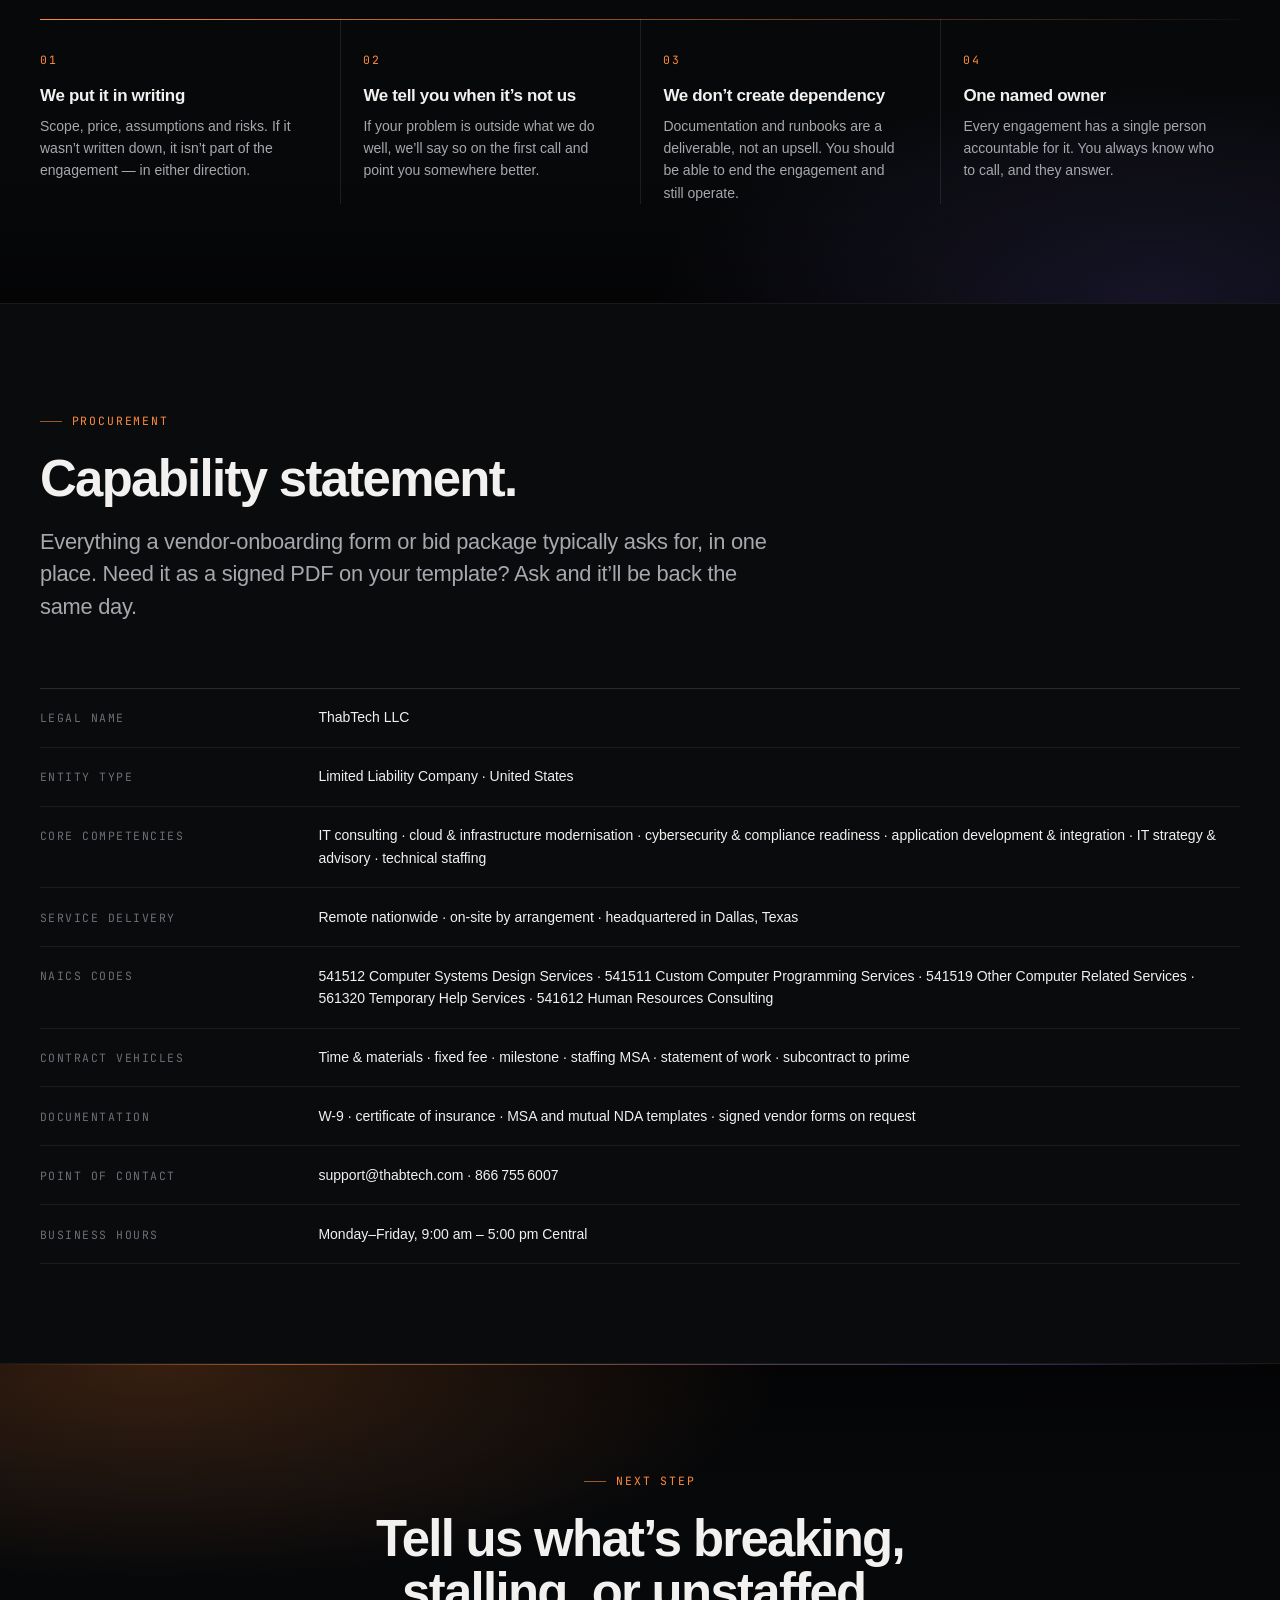
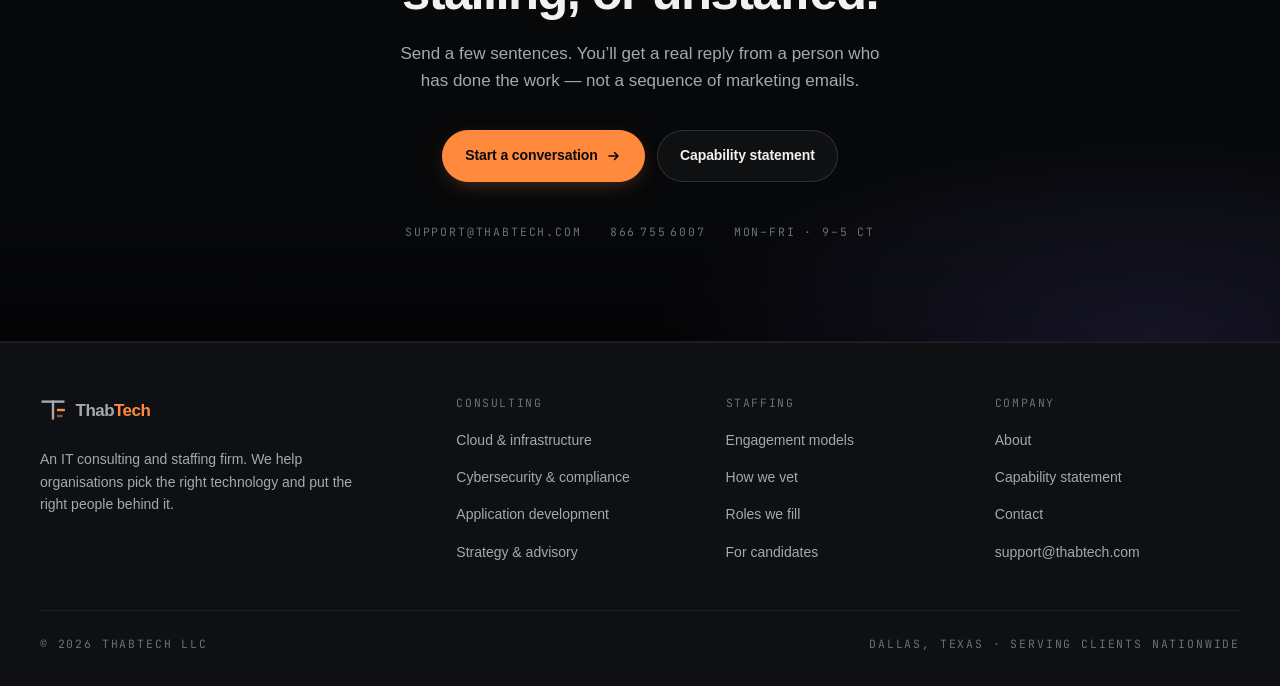
==== commit 034f4ada: "Redesign: 'Signal' direction — dark-first, luminous, engineered" ====
--- a/about.html
+++ b/about.html
@@ -1,182 +1,234 @@
 <!DOCTYPE html>
-<html lang="en">
+<html lang="en" data-theme="dark">
 <head>
 <meta charset="utf-8">
 <meta name="viewport" content="width=device-width, initial-scale=1">
-<title>About ThabTech &mdash; Capability Statement</title>
-<meta name="description" content="ThabTech LLC is a US-based IT consulting and staffing firm. Capability statement, NAICS codes, and vendor documentation in one place.">
-<meta property="og:title" content="About ThabTech &mdash; Capability Statement">
-<meta property="og:description" content="ThabTech LLC is a US-based IT consulting and staffing firm. Capability statement, NAICS codes, and vendor documentation in one place.">
+<title>About — ThabTech</title>
+<meta name="description" content="ThabTech LLC is an IT consulting and technical staffing firm based in Dallas, Texas. Capability statement, NAICS codes and procurement documentation.">
+<meta name="theme-color" content="#0A0B0D">
+<meta property="og:title" content="About — ThabTech">
+<meta property="og:description" content="ThabTech LLC is an IT consulting and technical staffing firm based in Dallas, Texas. Capability statement, NAICS codes and procurement documentation.">
 <meta property="og:type" content="website">
-<meta property="og:image" content="assets/hero.webp">
-<link rel="icon" href="data:image/svg+xml,%3Csvg xmlns='http://www.w3.org/2000/svg' viewBox='0 0 32 32'%3E%3Crect width='32' height='32' fill='%2316171A'/%3E%3Crect x='4' y='7' width='24' height='3.4' fill='%23EAE7E2'/%3E%3Crect x='14.3' y='10.4' width='3.4' height='15' fill='%23EAE7E2'/%3E%3Crect x='20.5' y='14.8' width='7.5' height='3.4' fill='%23DE8B4C'/%3E%3C/svg%3E">
-<link rel="preconnect" href="https://api.fontshare.com">
-<link href="https://api.fontshare.com/v2/css?f[]=cabinet-grotesk@700,800&f[]=satoshi@400,500,700&display=swap" rel="stylesheet">
+<link rel="icon" href="data:image/svg+xml,%3Csvg xmlns='http://www.w3.org/2000/svg' viewBox='0 0 28 28'%3E%3Crect width='28' height='28' fill='%230A0B0D'/%3E%3Cpath d='M4 6h20M14 6v17' stroke='%23F2F1EF' stroke-width='2.6'/%3E%3Cpath d='M18.5 14h6' stroke='%23FF8A3D' stroke-width='2.6'/%3E%3C/svg%3E">
+<link rel="preconnect" href="https://api.fontshare.com" crossorigin>
+<link rel="preconnect" href="https://fonts.gstatic.com" crossorigin>
 <link rel="stylesheet" href="style.css">
-<script>document.documentElement.classList.add('js');</script>
+<script>
+  document.documentElement.classList.add('js');
+  try {
+    var t = localStorage.getItem('tt-theme');
+    if (t) document.documentElement.dataset.theme = t;
+  } catch (e) {}
+</script>
 </head>
 <body>
 <a class="skip" href="#main">Skip to content</a>
-<header class="header">
-  <div class="header__inner">
-    <a class="brand" href="index.html" aria-label="ThabTech home"><svg viewBox="0 0 32 32" fill="none" aria-hidden="true"><rect x="1" y="4" width="30" height="4.2" fill="currentColor"/><rect x="13.9" y="8.2" width="4.2" height="19.8" fill="currentColor"/><rect x="21.4" y="14" width="9.6" height="4.2" fill="var(--accent)"/></svg><span class="brand__name">Thab<em>Tech</em></span></a>
-    <nav class="nav" id="nav" aria-label="Main">
-      <a href="index.html">Home</a><a href="services.html">Consulting</a><a href="staffing.html">Staffing</a><a href="about.html" aria-current="page">About</a>
-      <a class="btn btn--primary" href="contact.html">Start a conversation <svg width="14" height="14" viewBox="0 0 16 16" fill="none" aria-hidden="true"><path d="M2 8h11M9 4l4 4-4 4" stroke="currentColor" stroke-width="1.6" stroke-linecap="square"/></svg></a>
-    </nav>
-    <div class="header__actions">
-      <button class="icon-btn" id="theme-toggle" type="button" aria-label="Switch color theme">
-        <svg width="16" height="16" viewBox="0 0 24 24" fill="none" stroke="currentColor" stroke-width="1.8" aria-hidden="true"><circle cx="12" cy="12" r="4.5"/><path d="M12 2v2M12 20v2M4.2 4.2l1.4 1.4M18.4 18.4l1.4 1.4M2 12h2M20 12h2M4.2 19.8l1.4-1.4M18.4 5.6l1.4-1.4"/></svg>
-      </button>
-      <button class="icon-btn menu-btn" id="menu-btn" type="button" aria-label="Toggle menu" aria-expanded="false" aria-controls="nav">
-        <svg width="18" height="18" viewBox="0 0 24 24" fill="none" stroke="currentColor" stroke-width="1.8" aria-hidden="true"><path d="M3 7h18M3 12h18M3 17h18"/></svg>
-      </button>
-    </div>
-  </div>
+<header class="hdr">
+<div class="hdr__in">
+  <a class="brand" href="index.html" aria-label="ThabTech home"><svg class="brand__mark" viewBox="0 0 28 28" fill="none" aria-hidden="true">
+<path d="M3 5h22" stroke="currentColor" stroke-width="2.6" stroke-linecap="square"/>
+<path d="M14 5v18" stroke="currentColor" stroke-width="2.6" stroke-linecap="square"/>
+<path d="M19.5 14h6" stroke="#FF8A3D" stroke-width="2.6" stroke-linecap="square"/>
+<path d="M19.5 20.5h3.5" stroke="#FF8A3D" stroke-width="2.6" stroke-linecap="square" opacity=".55"/>
+</svg><span class="brand__txt">Thab<em>Tech</em></span></a>
+  <nav class="nav" id="nav">
+    <a href="index.html">Home</a><a href="services.html">Consulting</a><a href="staffing.html">Staffing</a><a href="about.html" aria-current="page">About</a>
+    <a class="btn btn--primary btn--sm" href="contact.html">Start a conversation</a>
+  </nav>
+  <button class="icbtn" id="theme" type="button" aria-label="Toggle colour theme">
+    <svg class="icbtn__moon" width="15" height="15" viewBox="0 0 16 16" fill="none" aria-hidden="true"><path d="M14 9.5A6.2 6.2 0 0 1 6.5 2a6.5 6.5 0 1 0 7.5 7.5Z" stroke="currentColor" stroke-width="1.4" stroke-linejoin="round"/></svg>
+    <svg class="icbtn__sun" width="15" height="15" viewBox="0 0 16 16" fill="none" aria-hidden="true"><circle cx="8" cy="8" r="3.2" stroke="currentColor" stroke-width="1.4"/><path d="M8 1v1.6M8 13.4V15M1 8h1.6M13.4 8H15M3.2 3.2l1.1 1.1M11.7 11.7l1.1 1.1M12.8 3.2l-1.1 1.1M4.3 11.7l-1.1 1.1" stroke="currentColor" stroke-width="1.4" stroke-linecap="round"/></svg>
+  </button>
+  <button class="icbtn burger" id="burger" type="button" aria-label="Menu" aria-expanded="false" aria-controls="nav">
+    <svg width="16" height="16" viewBox="0 0 16 16" fill="none" aria-hidden="true"><path d="M2 4.5h12M2 11.5h12" stroke="currentColor" stroke-width="1.6" stroke-linecap="round"/></svg>
+  </button>
+</div>
 </header>
 <main id="main">
-<section class="hero hero--sub">
-  <div class="hero__media"><img src="assets/texture.webp" alt=""></div>
-  <div class="hero__inner">
-    <p class="eyebrow">About</p>
-    <h1 class="h-hero">A small firm that behaves like a large one on paper.</h1>
-    <p class="hero__lede">ThabTech LLC is a US-based IT consulting and staffing firm serving mid-market and enterprise clients.</p>
-  </div>
-</section>
-
-<section class="section">
-  <div class="wrap split">
-    <div class="sticky-head reveal">
-      <p class="eyebrow">Why we exist</p>
-      <h2 class="h-sec">The gap between the plan and the people.</h2>
-    </div>
-    <div class="measure reveal">
-      <p class="lede" style="max-width:none">Technology projects rarely fail because the architecture was wrong. They fail because the plan was handed to a team that didn't have the capacity, the skills, or the context to run it.</p>
-      <p class="mt-6 body-muted">ThabTech was built around that gap. We consult on the systems &mdash; cloud, infrastructure, security, applications &mdash; and we staff the roles that keep those systems alive after the engagement ends. Because we do both, we can't recommend something we're unwilling to help you operate.</p>
-      <p class="mt-6 body-muted">We stay deliberately right-sized. Our clients get senior people, a direct phone number, and an honest answer about what a project will actually cost. Our mission is unchanged since day one: the right technology and the right talent, at the right time.</p>
-    </div>
-  </div>
-</section>
-
-<section class="band section">
-  <div class="wrap">
-    <div style="max-width:52ch">
-      <p class="eyebrow">How we operate</p>
-      <h2 class="h-sec">Four commitments we'll hold ourselves to.</h2>
-    </div>
-    <div class="steps mt-12">
-      <div class="reveal"><span class="num">01</span><h3 class="h-card">Scope in writing</h3><p>Deliverables, exclusions, and price documented before work starts. Changes go through a change order, not a surprise invoice.</p></div>
-      <div class="reveal"><span class="num">02</span><h3 class="h-card">No unnecessary work</h3><p>If a problem doesn't need our help, we'll say so. Long-term clients are worth more than a padded statement of work.</p></div>
-      <div class="reveal"><span class="num">03</span><h3 class="h-card">Documented handover</h3><p>Every engagement ends with material your team can operate from. Dependency on us is not our business model.</p></div>
-      <div class="reveal"><span class="num">04</span><h3 class="h-card">One business day</h3><p>Every inquiry gets a human response within one business day, including the ones we have to decline.</p></div>
-    </div>
-  </div>
-</section>
-
-<section class="section" id="capability">
-  <div class="wrap split">
-    <div class="sticky-head reveal">
-      <p class="eyebrow">Capability statement</p>
-      <h2 class="h-sec">Everything procurement asks for, in one place.</h2>
-      <p class="lede mt-6">Vendor onboarding shouldn't take three weeks of email. Additional documentation is available on request.</p>
-      <div class="btn-row mt-8">
-        <a class="btn btn--primary" href="mailto:support@thabtech.com?subject=Capability%20statement%20request">Request full documentation <svg width="14" height="14" viewBox="0 0 16 16" fill="none" aria-hidden="true"><path d="M2 8h11M9 4l4 4-4 4" stroke="currentColor" stroke-width="1.6" stroke-linecap="square"/></svg></a>
-      </div>
-    </div>
-    <dl class="deftable reveal">
-      <div><dt>Legal name</dt><dd>ThabTech LLC</dd></div>
-      <div><dt>Entity type</dt><dd>Limited Liability Company, United States</dd></div>
-      <div><dt>Core competencies</dt><dd>IT consulting &mdash; cloud and infrastructure, cybersecurity and compliance, application development and modernization, IT strategy and advisory. Technical staffing &mdash; contract, contract-to-hire, and direct placement.</dd></div>
-      <div><dt>Service delivery</dt><dd>Remote and on-site across the United States</dd></div>
-      <div><dt>Primary NAICS</dt><dd>541512 Computer Systems Design Services &middot; 541511 Custom Computer Programming Services &middot; 541519 Other Computer Related Services &middot; 561320 Temporary Help Services &middot; 541612 Human Resources Consulting</dd></div>
-      <div><dt>Contract vehicles</dt><dd>Master Service Agreement, Statement of Work, staffing agreement, and time-and-materials. Client paper accepted for review.</dd></div>
-      <div><dt>Documentation</dt><dd>W-9, certificate of insurance, and references available on request</dd></div>
-      <div><dt>Point of contact</dt><dd><a href="mailto:support@thabtech.com" style="color:var(--accent);text-decoration:none">support@thabtech.com</a> &middot; <a href="tel:+18667556007" style="color:var(--accent);text-decoration:none">866-755-6007</a></dd></div>
-      <div><dt>Business hours</dt><dd>Monday&ndash;Friday, 9:00 am &ndash; 5:00 pm</dd></div>
-    </dl>
-  </div>
-</section>
-
-<section class="cta section">
-  <div class="wrap cta__inner">
-    <div>
-      <p class="eyebrow">Next step</p>
-      <h2 class="h-sec">Tell us what's breaking, stalling, or unstaffed.</h2>
-      <p>One call. We'll tell you honestly whether this is a consulting problem, a staffing problem, or something you can fix without us.</p>
-    </div>
-    <div class="btn-row">
-      <a class="btn btn--primary" href="contact.html">Start a conversation <svg width="14" height="14" viewBox="0 0 16 16" fill="none" aria-hidden="true"><path d="M2 8h11M9 4l4 4-4 4" stroke="currentColor" stroke-width="1.6" stroke-linecap="square"/></svg></a>
-      <a class="btn btn--on-ink" href="mailto:support@thabtech.com">support@thabtech.com</a>
-    </div>
-  </div>
-</section></main>
-<footer class="footer">
-  <div class="wrap">
-    <div class="footer__grid">
-      <div>
-        <a class="brand" href="index.html" aria-label="ThabTech home"><svg viewBox="0 0 32 32" fill="none" aria-hidden="true"><rect x="1" y="4" width="30" height="4.2" fill="currentColor"/><rect x="13.9" y="8.2" width="4.2" height="19.8" fill="currentColor"/><rect x="21.4" y="14" width="9.6" height="4.2" fill="var(--accent)"/></svg><span class="brand__name">Thab<em>Tech</em></span></a>
-        <p class="footer__tag">An IT consulting and staffing firm. The right technology and the right talent, at the right time.</p>
-      </div>
-      <div>
-        <h3>Services</h3>
-        <ul>
-          <li><a href="services.html#cloud">Cloud &amp; Infrastructure</a></li>
-          <li><a href="services.html#security">Cybersecurity &amp; Compliance</a></li>
-          <li><a href="services.html#apps">Applications</a></li>
-          <li><a href="services.html#advisory">IT Strategy &amp; Advisory</a></li>
-        </ul>
-      </div>
-      <div>
-        <h3>Staffing</h3>
-        <ul>
-          <li><a href="staffing.html#models">Engagement models</a></li>
-          <li><a href="staffing.html#roles">Roles we fill</a></li>
-          <li><a href="staffing.html#vetting">How we vet</a></li>
-          <li><a href="staffing.html#candidates">For candidates</a></li>
-        </ul>
-      </div>
-      <div>
-        <h3>Company</h3>
-        <ul>
-          <li><a href="about.html">About ThabTech</a></li>
-          <li><a href="about.html#capability">Capability statement</a></li>
-          <li><a href="contact.html">Contact</a></li>
-          <li><a href="tel:+18667556007">866-755-6007</a></li>
-        </ul>
-      </div>
-    </div>
-    <div class="footer__bar">
-      <span>&copy; 2026 ThabTech LLC. All rights reserved.</span>
-      <span>Mon&ndash;Fri, 9:00 am &ndash; 5:00 pm &middot; <a href="mailto:support@thabtech.com">support@thabtech.com</a></span>
-    </div>
-  </div>
+<section class="hero field">
+<div class="hero__art"><img src="assets/atmo-bloom.webp" alt="" loading="eager" decoding="async"></div>
+<div class="wrap">
+  <div class="hero__tags"><span class="eyebrow">About ThabTech</span></div>
+  <h1><span class="rv-word"><span style="--i:0">The</span></span> <span class="rv-word"><span style="--i:1">gap</span></span> <span class="rv-word"><span style="--i:2">between</span></span> <span class="rv-word"><span style="--i:3">the</span></span> <span class="rv-word"><span style="--i:4">plan</span></span> <span class="rv-word"><span style="--i:5">and</span></span> <span class="rv-word"><span style="--i:6">the</span></span> <span class="rv-word"><span style="--i:7">people.</span></span></h1>
+  <p class="lead">ThabTech exists because that gap is where most technology projects fail &mdash; and because no one was accountable for both sides of it.</p>
+  <div class="hero__cta"><a class="btn btn--primary" href="#capability">Capability statement <svg width="14" height="14" viewBox="0 0 14 14" fill="none" aria-hidden="true"><path d="M2 7h9M7.5 3.5 11 7l-3.5 3.5" stroke="currentColor" stroke-width="1.6" stroke-linecap="round" stroke-linejoin="round"/></svg></a><a class="btn btn--ghost" href="contact.html">Start a conversation</a></div>
+</div>
+</section>
+
+<section class="sec">
+<div class="wrap">
+  <div class="grid g-2 rv-s" style="align-items:start;gap:clamp(2rem,5vw,4rem)">
+    <div>
+      <span class="eyebrow">Why we exist</span>
+      <h2>Good advice, no one to execute it.</h2>
+    </div>
+    <div style="display:grid;gap:1.15rem">
+      <p class="lead">The pattern repeats. An organisation buys a strategy deck, agrees with it, and then discovers there&rsquo;s no one internally with the time or the skill set to carry it out. Six months later the deck is stale and the problem is worse.</p>
+      <p>The reverse happens too. A team hires three contractors quickly, without a plan for what they&rsquo;re building toward, and ends up with three different opinions and no architecture.</p>
+      <p>ThabTech was built to own both halves. We write the plan, and we can supply or place the people who execute it &mdash; so the person who has to live with the recommendation is the person who made it.</p>
+      <p>Our mission is straightforward: empower businesses with the right technology and the right talent, at the right time.</p>
+    </div>
+  </div>
+</div>
+</section>
+
+<section class="band sec">
+<div class="wrap">
+  <div class="head head--wide rv">
+    <span class="eyebrow">How we operate</span>
+    <h2>Four commitments we&rsquo;ll be judged on.</h2>
+  </div>
+  <div class="steps"><div class="step"><span class="step__n">01</span><h3>We put it in writing</h3><p>Scope, price, assumptions and risks. If it wasn&rsquo;t written down, it isn&rsquo;t part of the engagement &mdash; in either direction.</p></div><div class="step"><span class="step__n">02</span><h3>We tell you when it&rsquo;s not us</h3><p>If your problem is outside what we do well, we&rsquo;ll say so on the first call and point you somewhere better.</p></div><div class="step"><span class="step__n">03</span><h3>We don&rsquo;t create dependency</h3><p>Documentation and runbooks are a deliverable, not an upsell. You should be able to end the engagement and still operate.</p></div><div class="step"><span class="step__n">04</span><h3>One named owner</h3><p>Every engagement has a single person accountable for it. You always know who to call, and they answer.</p></div></div>
+</div>
+</section>
+
+<section class="sec" id="capability">
+<div class="wrap">
+  <div class="head head--wide rv">
+    <span class="eyebrow">Procurement</span>
+    <h2>Capability statement.</h2>
+    <p class="lead">Everything a vendor-onboarding form or bid package typically asks for, in one place. Need it as a signed PDF on your template? Ask and it&rsquo;ll be back the same day.</p>
+  </div>
+  <div class="spec rv"><div class="spec__r"><div class="spec__k">Legal name</div><div class="spec__v">ThabTech LLC</div></div><div class="spec__r"><div class="spec__k">Entity type</div><div class="spec__v">Limited Liability Company &middot; United States</div></div><div class="spec__r"><div class="spec__k">Core competencies</div><div class="spec__v">IT consulting &middot; cloud &amp; infrastructure modernisation &middot; cybersecurity &amp; compliance readiness &middot; application development &amp; integration &middot; IT strategy &amp; advisory &middot; technical staffing</div></div><div class="spec__r"><div class="spec__k">Service delivery</div><div class="spec__v">Remote nationwide &middot; on-site by arrangement &middot; headquartered in Dallas, Texas</div></div><div class="spec__r"><div class="spec__k">NAICS codes</div><div class="spec__v">541512 Computer Systems Design Services &middot; 541511 Custom Computer Programming Services &middot; 541519 Other Computer Related Services &middot; 561320 Temporary Help Services &middot; 541612 Human Resources Consulting</div></div><div class="spec__r"><div class="spec__k">Contract vehicles</div><div class="spec__v">Time &amp; materials &middot; fixed fee &middot; milestone &middot; staffing MSA &middot; statement of work &middot; subcontract to prime</div></div><div class="spec__r"><div class="spec__k">Documentation</div><div class="spec__v">W-9 &middot; certificate of insurance &middot; MSA and mutual NDA templates &middot; signed vendor forms on request</div></div><div class="spec__r"><div class="spec__k">Point of contact</div><div class="spec__v">support@thabtech.com &middot; 866&thinsp;755&thinsp;6007</div></div><div class="spec__r"><div class="spec__k">Business hours</div><div class="spec__v">Monday&ndash;Friday, 9:00&nbsp;am &ndash; 5:00&nbsp;pm Central</div></div></div>
+</div>
+</section>
+
+<section class="band sec">
+<div class="wrap cta rv">
+  <span class="eyebrow">Next step</span>
+  <h2>Tell us what&rsquo;s breaking, stalling, or unstaffed.</h2>
+  <p>Send a few sentences. You&rsquo;ll get a real reply from a person who has done the work &mdash; not a sequence of marketing emails.</p>
+  <div class="cta__btns">
+    <a class="btn btn--primary" href="contact.html">Start a conversation <svg width="14" height="14" viewBox="0 0 14 14" fill="none" aria-hidden="true"><path d="M2 7h9M7.5 3.5 11 7l-3.5 3.5" stroke="currentColor" stroke-width="1.6" stroke-linecap="round" stroke-linejoin="round"/></svg></a>
+    <a class="btn btn--ghost" href="about.html#capability">Capability statement</a>
+  </div>
+  <div class="cta__meta">
+    <span class="mono">support@thabtech.com</span>
+    <span class="mono">866&thinsp;755&thinsp;6007</span>
+    <span class="mono">Mon&ndash;Fri&nbsp;&middot;&nbsp;9&ndash;5&nbsp;CT</span>
+  </div>
+</div>
+</section>
+</main>
+<footer class="ftr">
+<div class="wrap">
+  <div class="ftr__top">
+    <div class="ftr__bl">
+      <a class="brand" href="index.html" aria-label="ThabTech home"><svg class="brand__mark" viewBox="0 0 28 28" fill="none" aria-hidden="true">
+<path d="M3 5h22" stroke="currentColor" stroke-width="2.6" stroke-linecap="square"/>
+<path d="M14 5v18" stroke="currentColor" stroke-width="2.6" stroke-linecap="square"/>
+<path d="M19.5 14h6" stroke="#FF8A3D" stroke-width="2.6" stroke-linecap="square"/>
+<path d="M19.5 20.5h3.5" stroke="#FF8A3D" stroke-width="2.6" stroke-linecap="square" opacity=".55"/>
+</svg><span class="brand__txt">Thab<em>Tech</em></span></a>
+      <p>An IT consulting and staffing firm. We help organisations pick the right technology and put the right people behind it.</p>
+    </div>
+    <div>
+      <h4>Consulting</h4>
+      <ul>
+        <li><a href="services.html#cloud">Cloud &amp; infrastructure</a></li>
+        <li><a href="services.html#security">Cybersecurity &amp; compliance</a></li>
+        <li><a href="services.html#apps">Application development</a></li>
+        <li><a href="services.html#advisory">Strategy &amp; advisory</a></li>
+      </ul>
+    </div>
+    <div>
+      <h4>Staffing</h4>
+      <ul>
+        <li><a href="staffing.html#models">Engagement models</a></li>
+        <li><a href="staffing.html#vetting">How we vet</a></li>
+        <li><a href="staffing.html#roles">Roles we fill</a></li>
+        <li><a href="staffing.html#candidates">For candidates</a></li>
+      </ul>
+    </div>
+    <div>
+      <h4>Company</h4>
+      <ul>
+        <li><a href="about.html">About</a></li>
+        <li><a href="about.html#capability">Capability statement</a></li>
+        <li><a href="contact.html">Contact</a></li>
+        <li><a href="mailto:support@thabtech.com">support@thabtech.com</a></li>
+      </ul>
+    </div>
+  </div>
+  <div class="ftr__bot">
+    <span class="mono">&copy; 2026 ThabTech LLC</span>
+    <span class="mono">Dallas, Texas &middot; Serving clients nationwide</span>
+  </div>
+</div>
 </footer>
 <script>
 (function () {
-  var root = document.documentElement;
-  var mq = window.matchMedia('(prefers-color-scheme: dark)');
-  var theme = mq.matches ? 'dark' : 'light';
-  root.setAttribute('data-theme', theme);
-  document.getElementById('theme-toggle').addEventListener('click', function () {
-    theme = theme === 'dark' ? 'light' : 'dark';
-    root.setAttribute('data-theme', theme);
+  var doc = document.documentElement;
+
+  /* theme */
+  var tbtn = document.getElementById('theme');
+  tbtn && tbtn.addEventListener('click', function () {
+    var next = doc.dataset.theme === 'light' ? 'dark' : 'light';
+    doc.dataset.theme = next;
+    try { localStorage.setItem('tt-theme', next); } catch (e) {}
   });
 
-  var nav = document.getElementById('nav');
-  var mb = document.getElementById('menu-btn');
-  mb.addEventListener('click', function () {
-    var open = nav.getAttribute('data-open') === 'true';
-    nav.setAttribute('data-open', String(!open));
-    mb.setAttribute('aria-expanded', String(!open));
+  /* mobile nav */
+  var burger = document.getElementById('burger'), nav = document.getElementById('nav');
+  burger && burger.addEventListener('click', function () {
+    var open = nav.classList.toggle('open');
+    burger.setAttribute('aria-expanded', open ? 'true' : 'false');
   });
-
-  var io = new IntersectionObserver(function (entries) {
-    entries.forEach(function (e) { if (e.isIntersecting) { e.target.classList.add('is-in'); io.unobserve(e.target); } });
-  }, { rootMargin: '0px 0px -8% 0px', threshold: 0.05 });
-  document.querySelectorAll('.reveal').forEach(function (el, i) {
-    el.style.transitionDelay = (Math.min(i % 4, 3) * 70) + 'ms';
-    io.observe(el);
+  nav && nav.addEventListener('click', function (e) {
+    if (e.target.tagName === 'A') { nav.classList.remove('open'); burger.setAttribute('aria-expanded', 'false'); }
   });
+
+  /* sticky header state */
+  var hdr = document.querySelector('.hdr');
+  var onScroll = function () { hdr.classList.toggle('stuck', window.scrollY > 8); };
+  onScroll();
+  window.addEventListener('scroll', onScroll, { passive: true });
+
+  /* scroll reveals */
+  var targets = document.querySelectorAll('.rv, .rv-s, .steps');
+  if ('IntersectionObserver' in window) {
+    var io = new IntersectionObserver(function (entries) {
+      entries.forEach(function (en) {
+        if (en.isIntersecting) { en.target.classList.add('in'); io.unobserve(en.target); }
+      });
+    }, { rootMargin: '0px 0px -8% 0px', threshold: 0.06 });
+    targets.forEach(function (t) { io.observe(t); });
+  } else {
+    targets.forEach(function (t) { t.classList.add('in'); });
+  }
+
+  /* count-up on stat values */
+  var stats = document.querySelectorAll('[data-count]');
+  if (stats.length && 'IntersectionObserver' in window && !matchMedia('(prefers-reduced-motion: reduce)').matches) {
+    var so = new IntersectionObserver(function (entries) {
+      entries.forEach(function (en) {
+        if (!en.isIntersecting) return;
+        var el = en.target, end = parseFloat(el.dataset.count), suffix = el.dataset.suffix || '';
+        var t0 = null, dur = 900;
+        var tick = function (ts) {
+          if (!t0) t0 = ts;
+          var p = Math.min((ts - t0) / dur, 1);
+          var eased = 1 - Math.pow(1 - p, 3);
+          el.textContent = Math.round(end * eased) + suffix;
+          if (p < 1) requestAnimationFrame(tick);
+        };
+        requestAnimationFrame(tick);
+        so.unobserve(el);
+      });
+    }, { threshold: 0.4 });
+    stats.forEach(function (s) { so.observe(s); });
+  }
+
+  /* cursor spotlight on cards */
+  if (matchMedia('(hover: hover) and (min-width: 900px)').matches) {
+    document.querySelectorAll('.card').forEach(function (c) {
+      c.addEventListener('pointermove', function (e) {
+        var r = c.getBoundingClientRect();
+        c.style.setProperty('--mx', (e.clientX - r.left) + 'px');
+        c.style.setProperty('--my', (e.clientY - r.top) + 'px');
+      });
+    });
+  }
 })();
 </script>
 </body>
--- a/style.css
+++ b/style.css
@@ -1,419 +1,652 @@
-/* ThabTech — design system */
+/* ============================================================
+   ThabTech — "Signal" design system
+   Dark-first, luminous, engineered.
+   ============================================================ */
+
+@import url('https://api.fontshare.com/v2/css?f[]=switzer@400,500,600,700,800&display=swap');
+@import url('https://fonts.googleapis.com/css2?family=JetBrains+Mono:wght@400;500&display=swap');
+
+@property --ang { syntax: '<angle>'; initial-value: 0deg; inherits: false; }
 
 :root {
-  /* Type scale */
-  --text-xs: clamp(0.75rem, 0.7rem + 0.25vw, 0.8125rem);
-  --text-sm: clamp(0.875rem, 0.83rem + 0.2vw, 0.9375rem);
-  --text-base: clamp(1rem, 0.96rem + 0.2vw, 1.0625rem);
-  --text-lg: clamp(1.125rem, 1rem + 0.6vw, 1.375rem);
-  --text-xl: clamp(1.5rem, 1.2rem + 1.2vw, 2.125rem);
-  --text-2xl: clamp(2rem, 1.3rem + 2.4vw, 3.25rem);
-  --text-3xl: clamp(2.5rem, 1.4rem + 3.6vw, 4.5rem);
-
-  /* Spacing */
-  --space-1: 0.25rem;  --space-2: 0.5rem;   --space-3: 0.75rem;
-  --space-4: 1rem;     --space-5: 1.25rem;  --space-6: 1.5rem;
-  --space-8: 2rem;     --space-10: 2.5rem;  --space-12: 3rem;
-  --space-16: 4rem;    --space-20: 5rem;    --space-24: 6rem;
-  --space-32: 8rem;
-
-  --radius-sm: 2px;
-  --radius: 3px;
-  --maxw: 1240px;
-  --gutter: clamp(1.25rem, 5vw, 4.5rem);
-  --section-y: clamp(4rem, 9vw, 8.5rem);
-
-  --font-display: 'Cabinet Grotesk', 'Helvetica Neue', sans-serif;
-  --font-body: 'Satoshi', 'Helvetica Neue', Arial, sans-serif;
-}
-
-/* ---- Light (default) ---- */
-:root, [data-theme='light'] {
-  --bg: #F6F4F0;
-  --surface: #FCFBF9;
-  --surface-2: #EFECE6;
-  --border: #DCD8D0;
-  --border-strong: #C4BFB5;
-  --text: #17181A;
-  --text-muted: #63615C;
-  --text-faint: #94918A;
-  --accent: #A8511F;
-  --accent-hover: #85400F;
-  --accent-soft: #F0E4DA;
-  --ink: #16171A;
-  --on-ink: #EAE7E2;
-  --on-ink-muted: #A2A09B;
-  --on-ink-border: #33353A;
-  --accent-on-ink: #DE8B4C;
-}
-
-/* ---- Dark ---- */
-[data-theme='dark'] {
-  --bg: #131416;
-  --surface: #191A1D;
-  --surface-2: #202226;
-  --border: #2E3034;
-  --border-strong: #43464B;
-  --text: #E3E1DD;
-  --text-muted: #97958F;
-  --text-faint: #6A6863;
-  --accent: #DE8B4C;
-  --accent-hover: #EFA268;
-  --accent-soft: #2A211A;
-  --ink: #0D0E10;
-  --on-ink: #E3E1DD;
-  --on-ink-muted: #97958F;
-  --on-ink-border: #2A2C30;
-  --accent-on-ink: #DE8B4C;
-}
-
-*, *::before, *::after { box-sizing: border-box; }
-
-html { -webkit-text-size-adjust: 100%; scroll-behavior: smooth; }
+  /* ---- surfaces ---- */
+  --void:        #07080A;
+  --bg:          #0A0B0D;
+  --bg-2:        #0E1013;
+  --surface:     #121417;
+  --surface-2:   #171A1E;
+  --line:        rgba(255,255,255,.07);
+  --line-2:      rgba(255,255,255,.13);
+  --line-glow:   rgba(255,138,61,.30);
+
+  /* ---- ink ---- */
+  --text:        #F2F1EF;
+  --text-2:      #A5A8AD;
+  --text-3:      #6B6F76;
+
+  /* ---- accent ---- */
+  --ember:       #FF8A3D;
+  --ember-2:     #FFA766;
+  --ember-deep:  #C7561A;
+  --ember-soft:  rgba(255,138,61,.13);
+  --ember-glow:  rgba(255,138,61,.42);
+  --indigo:      #6E63C9;
+
+  /* ---- type ---- */
+  --font: 'Switzer', -apple-system, BlinkMacSystemFont, 'Segoe UI', sans-serif;
+  --mono: 'JetBrains Mono', ui-monospace, monospace;
+
+  --t-mono:   clamp(.66rem, .62rem + .12vw, .72rem);
+  --t-sm:     .875rem;
+  --t-body:   clamp(1rem, .97rem + .12vw, 1.0625rem);
+  --t-lead:   clamp(1.125rem, 1.03rem + .42vw, 1.375rem);
+  --t-h3:     clamp(1.25rem, 1.16rem + .38vw, 1.5rem);
+  --t-h2:     clamp(2rem, 1.5rem + 2.1vw, 3.4rem);
+  --t-h1:     clamp(2.6rem, 1.4rem + 5.2vw, 5.6rem);
+
+  /* ---- space ---- */
+  --gut: clamp(1.25rem, 4vw, 2.5rem);
+  --sec: clamp(5rem, 11vh, 9rem);
+  --max: 1280px;
+
+  --r:   14px;
+  --r-lg: 22px;
+
+  --ease: cubic-bezier(.16,1,.3,1);
+  --ease-io: cubic-bezier(.4,0,.2,1);
+  --tx: 200ms var(--ease);
+}
+
+/* Light mode — inverted, still high-contrast and deliberate */
+html[data-theme="light"] {
+  --void:      #EFEDE9;
+  --bg:        #F5F3EF;
+  --bg-2:      #EFEDE8;
+  --surface:   #FFFFFF;
+  --surface-2: #FAF9F6;
+  --line:      rgba(10,12,15,.10);
+  --line-2:    rgba(10,12,15,.17);
+  --text:      #101215;
+  --text-2:    #52565C;
+  --text-3:    #878B92;
+  --ember:     #C7561A;
+  --ember-2:   #A8460F;
+  --ember-soft: rgba(199,86,26,.09);
+  --ember-glow: rgba(199,86,26,.22);
+}
+
+/* ============================================================ RESET */
+*,*::before,*::after { box-sizing: border-box; }
+* { margin: 0; }
+html { -webkit-text-size-adjust: 100%; scroll-behavior: smooth; scroll-padding-top: 90px; }
+body {
+  font-family: var(--font);
+  font-size: var(--t-body);
+  line-height: 1.62;
+  color: var(--text-2);
+  background: var(--bg);
+  -webkit-font-smoothing: antialiased;
+  overflow-x: hidden;
+  font-feature-settings: 'ss01','cv01';
+}
+img,svg,video { display: block; max-width: 100%; }
+a { color: inherit; text-decoration: none; }
+button { font: inherit; color: inherit; background: none; border: 0; cursor: pointer; }
+input,textarea,select { font: inherit; color: inherit; }
+::selection { background: var(--ember); color: #0A0B0D; }
+:focus-visible { outline: 2px solid var(--ember); outline-offset: 3px; border-radius: 3px; }
+
+h1,h2,h3,h4 {
+  color: var(--text);
+  font-weight: 700;
+  line-height: 1.04;
+  letter-spacing: -.033em;
+  text-wrap: balance;
+}
+h1 { font-size: var(--t-h1); font-weight: 800; letter-spacing: -.045em; }
+h2 { font-size: var(--t-h2); font-weight: 700; }
+h3 { font-size: var(--t-h3); line-height: 1.2; letter-spacing: -.022em; }
+p { text-wrap: pretty; }
+
+/* ============================================================ LAYOUT */
+.wrap { width: 100%; max-width: var(--max); margin-inline: auto; padding-inline: var(--gut); }
+.sec { padding-block: var(--sec); position: relative; }
+.sec--tight { padding-block: clamp(3.5rem,7vh,5.5rem); }
+
+/* hairline rules that carry the grid */
+.rule { height: 1px; background: var(--line); border: 0; }
+
+/* ============================================================ TYPE UTILS */
+.mono {
+  font-family: var(--mono);
+  font-size: var(--t-mono);
+  letter-spacing: .16em;
+  text-transform: uppercase;
+  color: var(--text-3);
+  font-weight: 400;
+}
+.eyebrow {
+  font-family: var(--mono);
+  font-size: var(--t-mono);
+  letter-spacing: .16em;
+  text-transform: uppercase;
+  color: var(--ember);
+  display: inline-flex;
+  align-items: center;
+  gap: .6rem;
+  margin-bottom: 1.4rem;
+}
+.eyebrow::before {
+  content: '';
+  width: 22px; height: 1px;
+  background: currentColor;
+  opacity: .6;
+}
+.lead { font-size: var(--t-lead); line-height: 1.5; color: var(--text-2); letter-spacing: -.012em; }
+.muted { color: var(--text-3); }
+.tnum { font-variant-numeric: tabular-nums lining-nums; }
+
+/* section head */
+.head { max-width: 62ch; margin-bottom: clamp(2.5rem,5vw,4rem); }
+.head--wide { max-width: 78ch; }
+.head p { margin-top: 1.2rem; }
+
+/* ============================================================ BUTTONS */
+.btn {
+  --bg-btn: transparent;
+  display: inline-flex; align-items: center; gap: .6rem;
+  padding: .84rem 1.4rem;
+  border-radius: 999px;
+  font-size: var(--t-sm);
+  font-weight: 600;
+  letter-spacing: -.008em;
+  border: 1px solid var(--line-2);
+  background: var(--bg-btn);
+  color: var(--text);
+  transition: background var(--tx), border-color var(--tx), color var(--tx), transform var(--tx), box-shadow var(--tx);
+  white-space: nowrap;
+  position: relative;
+}
+.btn:hover { transform: translateY(-1.5px); }
+.btn:active { transform: translateY(0); }
+.btn svg { flex: none; transition: transform var(--tx); }
+.btn:hover svg { transform: translateX(3px); }
+
+.btn--primary {
+  background: var(--ember);
+  border-color: var(--ember);
+  color: #0A0B0D;
+  box-shadow: 0 0 0 0 var(--ember-glow), 0 6px 22px -8px var(--ember-glow);
+}
+.btn--primary:hover {
+  background: var(--ember-2);
+  border-color: var(--ember-2);
+  box-shadow: 0 0 34px -6px var(--ember-glow), 0 10px 30px -10px var(--ember-glow);
+}
+html[data-theme="light"] .btn--primary { color: #FFF7F1; }
+
+.btn--ghost { background: rgba(255,255,255,.035); }
+.btn--ghost:hover { background: rgba(255,255,255,.075); border-color: var(--line-glow); color: var(--text); }
+html[data-theme="light"] .btn--ghost { background: rgba(10,12,15,.03); }
+html[data-theme="light"] .btn--ghost:hover { background: rgba(10,12,15,.06); }
+
+.btn--sm { padding: .58rem 1rem; font-size: .8125rem; }
+
+.tlink {
+  display: inline-flex; align-items: center; gap: .45rem;
+  font-size: var(--t-sm); font-weight: 600; color: var(--ember);
+  transition: gap var(--tx);
+}
+.tlink:hover { gap: .8rem; }
+
+/* ============================================================ HEADER */
+.hdr {
+  position: sticky; top: 0; z-index: 90;
+  transition: background 300ms var(--ease), border-color 300ms var(--ease), backdrop-filter 300ms;
+  border-bottom: 1px solid transparent;
+}
+.hdr.stuck {
+  background: color-mix(in oklab, var(--bg) 78%, transparent);
+  backdrop-filter: blur(18px) saturate(1.3);
+  -webkit-backdrop-filter: blur(18px) saturate(1.3);
+  border-bottom-color: var(--line);
+}
+.hdr__in {
+  display: flex; align-items: center; gap: 1.25rem;
+  height: 72px;
+  max-width: var(--max); margin-inline: auto;
+  padding-inline: var(--gut);
+}
+.brand { display: inline-flex; align-items: center; gap: .6rem; color: var(--text); flex: none; }
+.brand__mark { width: 26px; height: 26px; }
+.brand__txt { font-weight: 800; font-size: 1.06rem; letter-spacing: -.03em; }
+.brand__txt em { font-style: normal; color: var(--ember); }
+
+.nav { display: flex; align-items: center; gap: .25rem; margin-left: auto; }
+.nav a {
+  padding: .5rem .78rem; border-radius: 8px;
+  font-size: .9rem; font-weight: 500; color: var(--text-2);
+  transition: color var(--tx), background var(--tx);
+}
+.nav a:hover { color: var(--text); background: rgba(255,255,255,.05); }
+html[data-theme="light"] .nav a:hover { background: rgba(10,12,15,.045); }
+.nav a[aria-current="page"] { color: var(--text); }
+.nav a.btn--primary { color: #0A0B0D; background: var(--ember); margin-left: .5rem; }
+.nav a.btn--primary:hover { color: #0A0B0D; background: var(--ember-2); }
+html[data-theme="light"] .nav a.btn--primary,
+html[data-theme="light"] .nav a.btn--primary:hover { color: #FFF7F1; }
+
+.icbtn {
+  width: 36px; height: 36px; flex: none;
+  display: grid; place-items: center;
+  border-radius: 9px; color: var(--text-2);
+  border: 1px solid var(--line);
+  transition: color var(--tx), border-color var(--tx), background var(--tx);
+}
+.icbtn:hover { color: var(--text); border-color: var(--line-2); background: rgba(255,255,255,.05); }
+.icbtn__sun { display: none; }
+html[data-theme="light"] .icbtn__sun { display: block; }
+html[data-theme="light"] .icbtn__moon { display: none; }
+
+.burger { display: none; }
+
+@media (max-width: 940px) {
+  .nav {
+    position: fixed; inset: 72px 0 auto 0;
+    flex-direction: column; align-items: stretch; gap: 0;
+    padding: 1rem var(--gut) 1.75rem;
+    background: var(--bg);
+    border-bottom: 1px solid var(--line);
+    transform: translateY(-8px); opacity: 0;
+    pointer-events: none;
+    transition: opacity 220ms var(--ease), transform 220ms var(--ease);
+  }
+  .nav.open { transform: none; opacity: 1; pointer-events: auto; }
+  .nav a { padding: .82rem .2rem; font-size: 1.05rem; border-bottom: 1px solid var(--line); border-radius: 0; }
+  .nav a.btn--primary {
+    margin: 1rem 0 0; border-radius: 999px; justify-content: center;
+    padding: .84rem 1.4rem; border-bottom: 1px solid var(--ember);
+  }
+  .burger { display: grid; }
+}
+
+/* ============================================================ AMBIENT FX */
+/* grid + glow field used behind hero and dark bands */
+.field { position: relative; isolation: isolate; overflow: hidden; }
+.field::before {
+  content: ''; position: absolute; inset: 0; z-index: -2;
+  background-image:
+    linear-gradient(to right, var(--line) 1px, transparent 1px),
+    linear-gradient(to bottom, var(--line) 1px, transparent 1px);
+  background-size: 68px 68px;
+  mask-image: radial-gradient(120% 90% at 50% 0%, #000 20%, transparent 78%);
+  -webkit-mask-image: radial-gradient(120% 90% at 50% 0%, #000 20%, transparent 78%);
+  opacity: .8;
+}
+.field::after {
+  content: ''; position: absolute; z-index: -1;
+  left: 50%; top: -30%;
+  width: min(1100px, 130vw); aspect-ratio: 1;
+  transform: translateX(-50%);
+  background: radial-gradient(circle, var(--ember-soft) 0%, transparent 62%);
+  pointer-events: none;
+}
+
+/* ============================================================ HERO */
+.hero { position: relative; padding-block: clamp(4.5rem,12vh,8.5rem) clamp(3.5rem,8vh,6rem); }
+.hero__art {
+  position: absolute; inset: 0; z-index: -3;
+  overflow: hidden;
+}
+.hero__art img {
+  width: 100%; height: 100%; object-fit: cover;
+  opacity: .42;
+  mask-image: radial-gradient(95% 78% at 62% 42%, #000 8%, transparent 72%);
+  -webkit-mask-image: radial-gradient(95% 78% at 62% 42%, #000 8%, transparent 72%);
+  transform: scale(1.06);
+  animation: drift 26s var(--ease-io) infinite alternate;
+}
+html[data-theme="light"] .hero__art img { opacity: .16; }
+@keyframes drift { to { transform: scale(1.13) translate3d(-1.5%, -1.5%, 0); } }
+
+/* live status pill — sits above the hero eyebrow */
+.pulse {
+  display: inline-flex; align-items: center; gap: .55rem;
+  font-family: var(--mono); font-size: var(--t-mono); letter-spacing: .13em;
+  text-transform: uppercase; color: var(--text-2);
+  padding: .38rem .78rem .38rem .62rem;
+  border: 1px solid var(--line-2); border-radius: 999px;
+  background: color-mix(in oklab, var(--surface) 70%, transparent);
+  backdrop-filter: blur(8px);
+  margin-bottom: 1.5rem;
+}
+.pulse i { position: relative; width: 6px; height: 6px; flex: none; font-style: normal; }
+.pulse i::before, .pulse i::after {
+  content: ''; position: absolute; inset: 0; border-radius: 50%; background: var(--ember);
+}
+.pulse i::after { animation: ping 2.4s var(--ease-io) infinite; }
+@keyframes ping {
+  0%   { transform: scale(1);   opacity: .65; }
+  70%, 100% { transform: scale(3.4); opacity: 0; }
+}
+.js .hero .pulse { opacity: 0; animation: fadeUp .8s var(--ease) 40ms forwards; }
+
+.hero h1 { margin-bottom: 1.6rem; max-width: 17ch; }
+.hero--wide h1 { max-width: 22ch; }
+.hero .lead { max-width: 52ch; }
+.hero__cta { display: flex; flex-wrap: wrap; gap: .75rem; margin-top: 2.4rem; }
+
+/* word-by-word headline reveal */
+.rv-word { display: inline-block; }
+.js .rv-word > span {
+  display: inline-block;
+  clip-path: inset(0 0 110% 0);
+  opacity: .001;
+  animation: wordUp .95s var(--ease) forwards;
+  animation-delay: calc(var(--i) * 62ms + 120ms);
+}
+@keyframes wordUp { to { clip-path: inset(-.2em 0 -.25em 0); opacity: 1; } }
+
+/* fade-up for hero sub-elements */
+.js .hero .lead, .js .hero__cta, .js .hero .eyebrow {
+  opacity: 0; animation: fadeUp .8s var(--ease) forwards;
+}
+.js .hero .eyebrow { animation-delay: 60ms; }
+.js .hero .lead    { animation-delay: 460ms; }
+.js .hero__cta     { animation-delay: 580ms; }
+@keyframes fadeUp { from { opacity: 0; transform: translateY(14px); } to { opacity: 1; transform: none; } }
+
+/* ============================================================ STAT STRIP */
+.stats {
+  display: grid; grid-template-columns: repeat(4,1fr);
+  border-top: 1px solid var(--line);
+  border-bottom: 1px solid var(--line);
+}
+.stat { padding: 1.9rem 1.5rem 1.75rem; border-left: 1px solid var(--line); position: relative; }
+.stat:first-child { border-left: 0; }
+.stat__k {
+  display: block; font-size: clamp(1.5rem,1.1rem + 1.5vw,2.25rem);
+  font-weight: 800; letter-spacing: -.04em; color: var(--text); line-height: 1;
+  font-variant-numeric: tabular-nums lining-nums;
+}
+.stat__k span { color: var(--ember); }
+.stat__l { display: block; margin-top: .8rem; color: var(--text-2); line-height: 1.5; }
+@media (max-width: 780px) {
+  .stats { grid-template-columns: repeat(2,1fr); }
+  .stat:nth-child(3) { border-left: 0; }
+  .stat:nth-child(n+3) { border-top: 1px solid var(--line); }
+}
+
+/* ============================================================ CARDS */
+.card {
+  position: relative;
+  padding: clamp(1.5rem,2.4vw,2rem);
+  border-radius: var(--r);
+  background: var(--surface);
+  border: 1px solid var(--line);
+  overflow: hidden;
+  transition: border-color 260ms var(--ease), transform 260ms var(--ease), background 260ms var(--ease);
+}
+/* cursor spotlight */
+.card::before {
+  content: ''; position: absolute; inset: 0; pointer-events: none;
+  background: radial-gradient(320px circle at var(--mx,50%) var(--my,0%), var(--ember-soft), transparent 68%);
+  opacity: 0; transition: opacity 320ms var(--ease);
+}
+.card:hover { border-color: var(--line-2); transform: translateY(-3px); }
+.card:hover::before { opacity: 1; }
+.card > * { position: relative; }
+.card h3 { margin-bottom: .7rem; }
+.card p { font-size: var(--t-sm); line-height: 1.6; }
+.card__n {
+  font-family: var(--mono); font-size: var(--t-mono);
+  color: var(--ember); letter-spacing: .14em; display: block; margin-bottom: 1.1rem;
+}
+
+/* statement card — the asymmetric anchor of a bento row */
+.card--say { background: var(--surface-2); }
+.card--say h3 {
+  font-size: clamp(1.35rem, 1.1rem + 1vw, 1.9rem);
+  letter-spacing: -.032em; max-width: 26ch;
+}
+.card--say p { font-size: var(--t-body); max-width: 54ch; }
+.card--say::after {
+  content: ''; position: absolute; right: -80px; bottom: -110px;
+  width: 320px; aspect-ratio: 1; border-radius: 50%;
+  background: radial-gradient(circle, var(--ember-soft), transparent 66%);
+  pointer-events: none;
+}
+
+.grid { display: grid; gap: clamp(.9rem,1.6vw,1.15rem); }
+.g-2 { grid-template-columns: repeat(2,1fr); }
+.g-3 { grid-template-columns: repeat(3,1fr); }
+.g-4 { grid-template-columns: repeat(4,1fr); }
+@media (max-width: 1000px) { .g-4 { grid-template-columns: repeat(2,1fr); } .g-3 { grid-template-columns: repeat(2,1fr); } }
+@media (max-width: 700px)  { .g-2,.g-3,.g-4 { grid-template-columns: 1fr; } }
+
+/* ---- bento: asymmetric feature grid ---- */
+.bento { display: grid; grid-template-columns: repeat(3,1fr); gap: clamp(.9rem,1.6vw,1.15rem); }
+.bento > .card--wide { grid-column: span 2; }
+.bento > .card--tall { grid-row: span 2; }
+@media (max-width: 900px) {
+  .bento { grid-template-columns: 1fr; }
+  .bento > .card--wide, .bento > .card--tall { grid-column: auto; grid-row: auto; }
+}
+
+/* practice card with image */
+.pcard { padding: 0; display: flex; flex-direction: column; }
+.pcard__img { position: relative; aspect-ratio: 16/9; overflow: hidden; background: var(--void); }
+.pcard__img img {
+  width: 100%; height: 100%; object-fit: cover;
+  opacity: .78; transition: transform 700ms var(--ease), opacity 400ms var(--ease);
+}
+.pcard:hover .pcard__img img { transform: scale(1.045); opacity: 1; }
+.pcard__img::after {
+  content: ''; position: absolute; inset: 0;
+  background: linear-gradient(to top, var(--surface) 4%, transparent 62%);
+}
+.pcard__body { padding: clamp(1.4rem,2.2vw,1.9rem); display: flex; flex-direction: column; gap: .85rem; flex: 1; }
+.pcard__body h3 { margin: 0; }
+.pcard ul { margin: .25rem 0 0; padding: 0; list-style: none; display: grid; gap: .45rem; }
+.pcard li { font-size: var(--t-sm); color: var(--text-2); padding-left: 1.15rem; position: relative; }
+.pcard li::before {
+  content: ''; position: absolute; left: 0; top: .62em;
+  width: 5px; height: 5px; border-radius: 50%; background: var(--ember); opacity: .8;
+}
+.pcard .tlink { margin-top: auto; padding-top: .5rem; }
+
+/* ============================================================ DARK BAND */
+.band {
+  position: relative; isolation: isolate; overflow: hidden;
+  background: var(--void);
+  border-block: 1px solid var(--line);
+}
+html[data-theme="light"] .band { background: #0C0D10; }
+html[data-theme="light"] .band, html[data-theme="light"] .band p { color: #A5A8AD; }
+html[data-theme="light"] .band h2, html[data-theme="light"] .band h3,
+html[data-theme="light"] .band .stat__k { color: #F2F1EF; }
+html[data-theme="light"] .band .eyebrow { color: #FF8A3D; }
+html[data-theme="light"] .band .mono { color: #6B6F76; }
+html[data-theme="light"] .band .step { border-color: rgba(255,255,255,.09); }
+html[data-theme="light"] .band .btn { border-color: rgba(255,255,255,.15); color: #F2F1EF; }
+html[data-theme="light"] .band .btn--primary { background: #FF8A3D; border-color: #FF8A3D; color: #0A0B0D; }
+html[data-theme="light"] .band .btn--ghost { background: rgba(255,255,255,.05); }
+.band::before {
+  content: ''; position: absolute; inset: 0; z-index: -1;
+  background:
+    radial-gradient(85% 65% at 12% 0%, rgba(255,138,61,.20), transparent 58%),
+    radial-gradient(65% 60% at 90% 100%, rgba(110,99,201,.17), transparent 60%),
+    linear-gradient(180deg, rgba(0,0,0,.5), transparent 22%, transparent 78%, rgba(0,0,0,.5));
+}
+/* luminous seam at the top of every dark band */
+.band::after {
+  content: ''; position: absolute; top: 0; left: 0; right: 0; height: 1px; z-index: 1;
+  background: linear-gradient(90deg, transparent, var(--ember) 22%, rgba(110,99,201,.9) 78%, transparent);
+  opacity: .55;
+}
+html[data-theme="light"] .band::after { opacity: .8; }
+
+/* ---- process steps with connecting line ---- */
+.steps { display: grid; grid-template-columns: repeat(4,1fr); gap: 0; position: relative; }
+.step { padding: 2rem 1.4rem 0; border-left: 1px solid rgba(255,255,255,.09); position: relative; }
+.step:first-child { border-left: 0; padding-left: 0; }
+.step__n {
+  font-family: var(--mono); font-size: var(--t-mono); letter-spacing: .14em;
+  color: var(--ember); display: block; margin-bottom: 1rem;
+}
+.step h3 { font-size: 1.0625rem; margin-bottom: .55rem; letter-spacing: -.02em; }
+.step p { font-size: var(--t-sm); line-height: 1.6; }
+.steps::before {
+  content: ''; position: absolute; top: 0; left: 0; height: 1px; width: 100%;
+  background: linear-gradient(90deg, var(--ember), rgba(255,138,61,.06));
+  transform-origin: left;
+}
+.js .steps.in::before { animation: lineIn 1.1s var(--ease) forwards; }
+.js .steps::before { transform: scaleX(0); }
+@keyframes lineIn { to { transform: scaleX(1); } }
+@media (max-width: 900px) {
+  .steps { grid-template-columns: 1fr; }
+  .step { border-left: 0; padding-left: 0; padding-top: 1.6rem; }
+  .step:first-child { padding-top: 2rem; }
+}
+
+/* ============================================================ MARQUEE */
+.marq {
+  position: relative; overflow: hidden;
+  border-block: 1px solid var(--line);
+  padding-block: 1.1rem;
+  background: var(--bg-2);
+  mask-image: linear-gradient(90deg, transparent, #000 9%, #000 91%, transparent);
+  -webkit-mask-image: linear-gradient(90deg, transparent, #000 9%, #000 91%, transparent);
+}
+.marq__t { display: flex; width: max-content; animation: slide 46s linear infinite; }
+.marq:hover .marq__t { animation-play-state: paused; }
+.marq__g { display: flex; align-items: center; gap: 2.6rem; padding-right: 2.6rem; }
+.marq__g span { font-family: var(--mono); font-size: var(--t-mono); letter-spacing: .16em; text-transform: uppercase; color: var(--text-3); white-space: nowrap; }
+.marq__g i { width: 4px; height: 4px; border-radius: 50%; background: var(--ember); opacity: .55; flex: none; font-style: normal; }
+@keyframes slide { to { transform: translateX(-50%); } }
+
+/* ============================================================ LIST / SPEC ROWS */
+.rows { border-top: 1px solid var(--line); }
+.row {
+  display: grid; grid-template-columns: 4.5rem 1fr 1.1fr; gap: clamp(1rem,3vw,3rem);
+  padding: clamp(1.5rem,2.6vw,2.1rem) 0;
+  border-bottom: 1px solid var(--line);
+  align-items: start;
+  transition: background 260ms var(--ease);
+}
+.row:hover { background: color-mix(in oklab, var(--surface) 55%, transparent); }
+.row__n { font-family: var(--mono); font-size: var(--t-mono); letter-spacing: .14em; color: var(--ember); padding-top: .35rem; }
+.row h3 { letter-spacing: -.024em; }
+.row p { font-size: var(--t-sm); }
+@media (max-width: 820px) {
+  .row { grid-template-columns: 1fr; gap: .6rem; }
+  .row__n { padding-top: 0; }
+}
+
+/* ============================================================ CHIPS */
+.chips { display: flex; flex-wrap: wrap; gap: .5rem; }
+.chip {
+  font-family: var(--mono); font-size: .72rem; letter-spacing: .05em;
+  padding: .48rem .8rem; border-radius: 7px;
+  border: 1px solid var(--line);
+  background: var(--surface);
+  color: var(--text-2);
+  transition: color var(--tx), border-color var(--tx), background var(--tx);
+}
+.chip:hover { color: var(--ember); border-color: var(--line-glow); background: var(--ember-soft); }
+
+/* ============================================================ SPEC TABLE */
+.spec { border-top: 1px solid var(--line-2); }
+.spec__r {
+  display: grid; grid-template-columns: minmax(11rem, 15rem) 1fr;
+  gap: clamp(.75rem,3vw,2.5rem);
+  padding: 1.1rem 0;
+  border-bottom: 1px solid var(--line);
+}
+.spec__k { font-family: var(--mono); font-size: var(--t-mono); letter-spacing: .13em; text-transform: uppercase; color: var(--text-3); padding-top: .18rem; }
+.spec__v { color: var(--text); font-size: var(--t-sm); }
+.spec__v strong { font-weight: 600; }
+@media (max-width: 700px) { .spec__r { grid-template-columns: 1fr; gap: .3rem; } }
+
+/* ============================================================ FORM */
+.form { display: grid; gap: 1rem; }
+.f-row { display: grid; grid-template-columns: 1fr 1fr; gap: 1rem; }
+@media (max-width: 620px) { .f-row { grid-template-columns: 1fr; } }
+.field-l { display: grid; gap: .5rem; }
+.field-l > span { font-family: var(--mono); font-size: var(--t-mono); letter-spacing: .13em; text-transform: uppercase; color: var(--text-3); }
+.form input, .form textarea, .form select {
+  width: 100%; padding: .82rem .95rem;
+  background: var(--bg-2);
+  border: 1px solid var(--line-2);
+  border-radius: 10px;
+  color: var(--text); font-size: var(--t-sm);
+  transition: border-color var(--tx), background var(--tx), box-shadow var(--tx);
+}
+.form input:focus, .form textarea:focus, .form select:focus {
+  outline: none; border-color: var(--ember);
+  background: var(--surface);
+  box-shadow: 0 0 0 3px var(--ember-soft);
+}
+.form textarea { resize: vertical; min-height: 130px; }
+.form select { appearance: none; background-image: none; }
+.note {
+  font-size: .8125rem; color: var(--text-3);
+  padding: .85rem 1rem; border-radius: 10px;
+  background: var(--ember-soft); border: 1px solid var(--line-glow);
+}
+
+/* ============================================================ CTA */
+.cta { text-align: center; }
+.cta h2 { max-width: 24ch; margin-inline: auto; }
+.cta p { max-width: 54ch; margin: 1.3rem auto 0; }
+.cta__btns { display: flex; flex-wrap: wrap; gap: .75rem; justify-content: center; margin-top: 2.2rem; }
+.cta__meta { display: flex; flex-wrap: wrap; gap: 1.75rem; justify-content: center; margin-top: 2.6rem; }
+
+/* ============================================================ FOOTER */
+.ftr { border-top: 1px solid var(--line); background: var(--bg-2); padding-block: clamp(3rem,6vh,4.5rem) 2rem; }
+.ftr__top { display: grid; grid-template-columns: 1.6fr 1fr 1fr 1fr; gap: 2.5rem 1.5rem; }
+@media (max-width: 900px) { .ftr__top { grid-template-columns: 1fr 1fr; } }
+@media (max-width: 560px) { .ftr__top { grid-template-columns: 1fr; } }
+.ftr h4 { font-family: var(--mono); font-size: var(--t-mono); letter-spacing: .14em; text-transform: uppercase; color: var(--text-3); font-weight: 400; margin-bottom: 1.1rem; }
+.ftr ul { list-style: none; padding: 0; display: grid; gap: .6rem; }
+.ftr a { font-size: var(--t-sm); color: var(--text-2); transition: color var(--tx); }
+.ftr a:hover { color: var(--ember); }
+.ftr__bl { max-width: 34ch; }
+.ftr__bl p { font-size: var(--t-sm); margin-top: 1rem; }
+.ftr__bot {
+  display: flex; flex-wrap: wrap; gap: 1rem; justify-content: space-between; align-items: center;
+  margin-top: clamp(2.5rem,5vh,3.5rem); padding-top: 1.5rem;
+  border-top: 1px solid var(--line);
+}
+
+/* ============================================================ SCROLL REVEAL */
+.js .rv { opacity: 0; transform: translateY(18px); transition: opacity .75s var(--ease), transform .75s var(--ease); }
+.js .rv.in { opacity: 1; transform: none; }
+.js .rv-s > * { opacity: 0; transform: translateY(18px); transition: opacity .7s var(--ease), transform .7s var(--ease); }
+.js .rv-s.in > * { opacity: 1; transform: none; }
+.js .rv-s.in > *:nth-child(1) { transition-delay: 0ms; }
+.js .rv-s.in > *:nth-child(2) { transition-delay: 70ms; }
+.js .rv-s.in > *:nth-child(3) { transition-delay: 140ms; }
+.js .rv-s.in > *:nth-child(4) { transition-delay: 210ms; }
+.js .rv-s.in > *:nth-child(5) { transition-delay: 280ms; }
+.js .rv-s.in > *:nth-child(6) { transition-delay: 350ms; }
+
+/* ============================================================ MISC */
+.skip {
+  position: absolute; left: -9999px;
+  background: var(--ember); color: #0A0B0D; padding: .6rem 1rem; z-index: 200; border-radius: 0 0 8px 0;
+}
+.skip:focus { left: 0; top: 0; }
+
 @media (prefers-reduced-motion: reduce) {
   html { scroll-behavior: auto; }
-  *, *::before, *::after { animation-duration: .001ms !important; transition-duration: .001ms !important; }
-}
-
-body {
-  margin: 0;
-  background: var(--bg);
-  color: var(--text);
-  font-family: var(--font-body);
-  font-size: var(--text-base);
-  line-height: 1.6;
-  -webkit-font-smoothing: antialiased;
-  transition: background-color .3s ease, color .3s ease;
-}
-
-h1, h2, h3, h4 {
-  font-family: var(--font-display);
-  font-weight: 700;
-  line-height: 1.06;
-  letter-spacing: -0.025em;
-  margin: 0;
-  text-wrap: balance;
-}
-p { margin: 0; text-wrap: pretty; }
-img { display: block; max-width: 100%; height: auto; }
-a { color: inherit; }
-
-::selection { background: var(--accent); color: #fff; }
-
-:focus-visible {
-  outline: 2px solid var(--accent);
-  outline-offset: 3px;
-  border-radius: var(--radius-sm);
-}
-
-.wrap { max-width: var(--maxw); margin-inline: auto; padding-inline: var(--gutter); }
-.section { padding-block: var(--section-y); }
-.skip {
-  position: absolute; left: -9999px; top: 0; z-index: 999;
-  background: var(--accent); color: #fff; padding: var(--space-3) var(--space-5);
-}
-.skip:focus { left: var(--space-4); top: var(--space-4); }
-
-/* ---------- Type utilities ---------- */
-.eyebrow {
-  font-family: var(--font-body);
-  font-size: var(--text-xs);
-  font-weight: 700;
-  letter-spacing: 0.16em;
-  text-transform: uppercase;
-  color: var(--accent);
-  margin: 0 0 var(--space-5);
-  display: flex; align-items: center; gap: var(--space-3);
-}
-.eyebrow::before {
-  content: ''; width: 28px; height: 1px; background: var(--accent); flex: none;
-}
-.eyebrow--plain::before { display: none; }
-
-.h-hero { font-size: var(--text-3xl); }
-.h-sec { font-size: var(--text-2xl); }
-.h-sub { font-size: var(--text-xl); }
-.h-card { font-family: var(--font-display); font-size: var(--text-lg); font-weight: 700; letter-spacing: -0.02em; line-height: 1.15; margin: 0; }
-
-.lede { font-size: var(--text-lg); line-height: 1.5; color: var(--text-muted); max-width: 40ch; }
-.body-muted { color: var(--text-muted); }
-.measure { max-width: 62ch; }
-.mt-4 { margin-top: var(--space-4); }
-.mt-6 { margin-top: var(--space-6); }
-.mt-8 { margin-top: var(--space-8); }
-.mt-12 { margin-top: var(--space-12); }
-
-/* ---------- Buttons ---------- */
-.btn {
-  display: inline-flex; align-items: center; gap: var(--space-3);
-  font-family: var(--font-body); font-size: var(--text-sm); font-weight: 700;
-  letter-spacing: .01em;
-  padding: 0.9em 1.6em;
-  border-radius: var(--radius);
-  border: 1px solid transparent;
-  text-decoration: none;
-  cursor: pointer;
-  transition: background-color .2s ease, color .2s ease, border-color .2s ease, transform .2s ease;
-}
-.btn:hover { transform: translateY(-1px); }
-.btn svg { flex: none; transition: transform .2s ease; }
-.btn:hover svg { transform: translateX(3px); }
-
-.btn--primary { background: var(--accent); color: #fff; }
-.btn--primary:hover { background: var(--accent-hover); }
-[data-theme='dark'] .btn--primary { color: #17130F; }
-
-.btn--ghost { border-color: var(--border-strong); color: var(--text); }
-.btn--ghost:hover { border-color: var(--text); background: var(--surface); }
-
-.btn--on-ink { border-color: var(--on-ink-border); color: var(--on-ink); }
-.btn--on-ink:hover { border-color: var(--on-ink); background: rgba(255,255,255,.06); }
-
-.btn-row { display: flex; flex-wrap: wrap; gap: var(--space-3); }
-
-.arrow-link {
-  display: inline-flex; align-items: center; gap: var(--space-2);
-  font-size: var(--text-sm); font-weight: 700; color: var(--accent);
-  text-decoration: none; border-bottom: 1px solid transparent; padding-bottom: 2px;
-}
-.arrow-link:hover { border-color: currentColor; }
-.arrow-link svg { transition: transform .2s ease; }
-.arrow-link:hover svg { transform: translateX(3px); }
-
-/* ---------- Header ---------- */
-.header {
-  position: sticky; top: 0; z-index: 60;
-  background: color-mix(in srgb, var(--bg) 88%, transparent);
-  backdrop-filter: blur(14px);
-  border-bottom: 1px solid var(--border);
-}
-.header__inner {
-  display: flex; align-items: center; justify-content: space-between;
-  gap: var(--space-6); height: 74px;
-  max-width: var(--maxw); margin-inline: auto; padding-inline: var(--gutter);
-}
-.brand { display: inline-flex; align-items: center; gap: var(--space-3); text-decoration: none; color: var(--text); }
-.brand svg { width: 26px; height: 26px; }
-.brand__name {
-  font-family: var(--font-display); font-weight: 800; font-size: 1.0625rem;
-  letter-spacing: .01em;
-}
-.brand__name em { font-style: normal; color: var(--accent); }
-
-.nav { display: flex; align-items: center; gap: var(--space-6); }
-.nav a {
-  font-size: var(--text-sm); font-weight: 500; text-decoration: none; color: var(--text-muted);
-  padding: var(--space-2) 0; position: relative;
-}
-.nav a:hover { color: var(--text); }
-.nav a[aria-current='page'] { color: var(--text); font-weight: 700; }
-.nav a.btn--primary { color: #fff; font-weight: 700; }
-[data-theme='dark'] .nav a.btn--primary { color: #17130F; }
-.nav a[aria-current='page']::after {
-  content: ''; position: absolute; left: 0; right: 0; bottom: -1px; height: 2px; background: var(--accent);
-}
-.header__actions { display: flex; align-items: center; gap: var(--space-3); }
-
-.icon-btn {
-  width: 38px; height: 38px; display: grid; place-items: center;
-  background: none; border: 1px solid var(--border); border-radius: var(--radius);
-  color: var(--text-muted); cursor: pointer; transition: color .2s, border-color .2s;
-}
-.icon-btn:hover { color: var(--text); border-color: var(--border-strong); }
-.menu-btn { display: none; }
-
-@media (max-width: 900px) {
-  .nav {
-    position: fixed; inset: 74px 0 auto; flex-direction: column; align-items: stretch;
-    gap: 0; background: var(--bg); border-bottom: 1px solid var(--border);
-    padding: var(--space-2) var(--gutter) var(--space-6);
-    transform: translateY(-120%); transition: transform .3s cubic-bezier(.16,1,.3,1);
-    box-shadow: 0 24px 40px -24px rgba(0,0,0,.35);
-  }
-  .nav[data-open='true'] { transform: translateY(0); }
-  .nav a { padding: var(--space-4) 0; border-bottom: 1px solid var(--border); font-size: var(--text-base); }
-  .nav a[aria-current='page']::after { display: none; }
-  .nav .btn { margin-top: var(--space-5); justify-content: center; }
-  .menu-btn { display: grid; }
-}
-
-/* ---------- Hero ---------- */
-.hero { position: relative; background: var(--ink); color: var(--on-ink); overflow: hidden; }
-.hero__media { position: absolute; inset: 0; }
-.hero__media img { width: 100%; height: 100%; object-fit: cover; opacity: .55; }
-.hero__media::after {
-  content: ''; position: absolute; inset: 0;
-  background: linear-gradient(105deg, var(--ink) 8%, color-mix(in srgb, var(--ink) 72%, transparent) 48%, color-mix(in srgb, var(--ink) 30%, transparent) 100%);
-}
-.hero__inner {
-  position: relative; max-width: var(--maxw); margin-inline: auto;
-  padding: clamp(5rem, 13vw, 10rem) var(--gutter) clamp(4rem, 9vw, 7rem);
-}
-.hero .eyebrow { color: var(--accent-on-ink); }
-.hero .eyebrow::before { background: var(--accent-on-ink); }
-.hero h1 { max-width: 17ch; }
-.hero__lede { font-size: var(--text-lg); line-height: 1.5; color: var(--on-ink-muted); max-width: 52ch; margin-top: var(--space-6); }
-.hero .btn-row { margin-top: var(--space-10); }
-
-.hero--sub .hero__inner { padding-block: clamp(4rem, 9vw, 7rem) clamp(3rem, 6vw, 5rem); }
-.hero--sub h1 { max-width: 20ch; font-size: var(--text-2xl); }
-
-/* stat bar */
-.statbar {
-  position: relative; border-top: 1px solid var(--on-ink-border);
-  max-width: var(--maxw); margin-inline: auto; padding-inline: var(--gutter);
-  display: grid; grid-template-columns: repeat(4, 1fr);
-}
-.statbar > div { padding: var(--space-8) var(--space-6) var(--space-10) 0; }
-.statbar > div + div { border-left: 1px solid var(--on-ink-border); padding-left: var(--space-6); }
-.statbar dt { font-size: var(--text-xs); letter-spacing: .14em; text-transform: uppercase; color: var(--accent-on-ink); font-weight: 700; }
-.statbar dd { margin: var(--space-3) 0 0; font-size: var(--text-sm); color: var(--on-ink-muted); line-height: 1.45; }
-@media (max-width: 860px) {
-  .statbar { grid-template-columns: repeat(2, 1fr); }
-  .statbar > div:nth-child(odd) { border-left: 0; padding-left: 0; }
-  .statbar > div:nth-child(n+3) { border-top: 1px solid var(--on-ink-border); }
-  .statbar > div { padding-block: var(--space-6); }
-}
-@media (max-width: 520px) {
-  .statbar { grid-template-columns: 1fr; }
-  .statbar > div { border-left: 0 !important; padding-left: 0 !important; }
-  .statbar > div + div { border-top: 1px solid var(--on-ink-border); }
-}
-
-/* ---------- Layout blocks ---------- */
-.split {
-  display: grid; grid-template-columns: minmax(0, 0.85fr) minmax(0, 1.15fr);
-  gap: clamp(2.5rem, 6vw, 6rem); align-items: start;
-}
-.split--even { grid-template-columns: 1fr 1fr; align-items: center; }
-@media (max-width: 900px) { .split, .split--even { grid-template-columns: 1fr; } }
-
-.sticky-head { position: sticky; top: 110px; }
-@media (max-width: 900px) { .sticky-head { position: static; } }
-
-/* numbered capability list */
-.caplist { list-style: none; margin: 0; padding: 0; }
-.caplist li { display: grid; grid-template-columns: 3.25rem 1fr; gap: var(--space-4); padding-block: var(--space-6); border-top: 1px solid var(--border); }
-.caplist li:last-child { border-bottom: 1px solid var(--border); }
-.caplist .num { font-family: var(--font-display); font-size: var(--text-sm); font-weight: 700; color: var(--accent); padding-top: .25em; letter-spacing: .06em; }
-.caplist p { color: var(--text-muted); font-size: var(--text-sm); margin-top: var(--space-2); max-width: 58ch; }
-
-/* practice cards */
-.cards { display: grid; gap: var(--space-6); grid-template-columns: repeat(auto-fit, minmax(min(100%, 300px), 1fr)); }
-.card {
-  background: var(--surface); border: 1px solid var(--border); border-radius: var(--radius);
-  padding: var(--space-8); display: flex; flex-direction: column; gap: var(--space-4);
-  transition: border-color .25s ease, transform .25s ease;
-}
-.card:hover { border-color: var(--border-strong); transform: translateY(-2px); }
-.card p { color: var(--text-muted); font-size: var(--text-sm); }
-.card ul { margin: 0; padding-left: 1.1em; color: var(--text-muted); font-size: var(--text-sm); display: grid; gap: var(--space-2); }
-.card ul li::marker { color: var(--accent); }
-.card__foot { margin-top: auto; padding-top: var(--space-4); }
-
-.card--feature { padding: 0; overflow: hidden; }
-.card--feature img { aspect-ratio: 4/3; object-fit: cover; width: 100%; }
-.card--feature .card__body { padding: var(--space-8); display: flex; flex-direction: column; gap: var(--space-4); flex: 1; }
-
-/* process steps */
-.steps { display: grid; gap: 0; grid-template-columns: repeat(auto-fit, minmax(min(100%, 240px), 1fr)); border-top: 1px solid var(--border); }
-.steps > div { padding: var(--space-8) var(--space-6) var(--space-8) 0; }
-.steps > div + div { border-left: 1px solid var(--border); padding-left: var(--space-6); }
-@media (max-width: 760px) {
-  .steps > div + div { border-left: 0; padding-left: 0; border-top: 1px solid var(--border); }
-}
-.steps .num {
-  font-family: var(--font-display); font-size: var(--text-xs); font-weight: 700;
-  letter-spacing: .14em; color: var(--accent); text-transform: uppercase;
-  display: block; margin-bottom: var(--space-4);
-}
-.steps p { color: var(--text-muted); font-size: var(--text-sm); margin-top: var(--space-3); }
-
-/* ink band */
-.band { background: var(--ink); color: var(--on-ink); }
-.band .h-sec, .band h2, .band h3 { color: var(--on-ink); }
-.band p { color: var(--on-ink-muted); }
-.band .eyebrow { color: var(--accent-on-ink); }
-.band .eyebrow::before { background: var(--accent-on-ink); }
-.band .steps { border-color: var(--on-ink-border); }
-.band .steps > div + div { border-color: var(--on-ink-border); }
-.band .steps .num { color: var(--accent-on-ink); }
-
-/* full-bleed texture strip */
-.strip { position: relative; height: clamp(180px, 26vw, 320px); overflow: hidden; background: var(--ink); }
-.strip img { width: 100%; height: 100%; object-fit: cover; opacity: .8; }
-
-/* CTA band */
-.cta { background: var(--ink); color: var(--on-ink); }
-.cta__inner { display: grid; grid-template-columns: 1.2fr 1fr; gap: clamp(2rem, 5vw, 5rem); align-items: end; }
-@media (max-width: 820px) { .cta__inner { grid-template-columns: 1fr; align-items: start; } }
-.cta h2 { color: var(--on-ink); max-width: 16ch; }
-.cta p { color: var(--on-ink-muted); margin-top: var(--space-5); max-width: 46ch; }
-.cta .btn--primary { background: var(--accent-on-ink); color: #17130F; }
-.cta .btn--primary:hover { background: #F0A469; }
-
-/* definition rows (capability statement) */
-.deftable { border-top: 1px solid var(--border); }
-.deftable > div {
-  display: grid; grid-template-columns: minmax(160px, 220px) 1fr; gap: var(--space-4) var(--space-8);
-  padding-block: var(--space-5); border-bottom: 1px solid var(--border); align-items: baseline;
-}
-.deftable dt { font-size: var(--text-xs); letter-spacing: .12em; text-transform: uppercase; font-weight: 700; color: var(--text-faint); }
-.deftable dd { margin: 0; font-size: var(--text-sm); color: var(--text); }
-@media (max-width: 620px) { .deftable > div { grid-template-columns: 1fr; gap: var(--space-2); } }
-
-/* role chips */
-.chips { display: flex; flex-wrap: wrap; gap: var(--space-2); margin: 0; padding: 0; list-style: none; }
-.chips li {
-  font-size: var(--text-sm); color: var(--text-muted);
-  border: 1px solid var(--border); border-radius: 100px; padding: .45em 1em; background: var(--surface);
-}
-
-/* contact */
-.contact-grid { display: grid; grid-template-columns: 1fr 1fr; gap: clamp(2.5rem, 6vw, 5rem); align-items: start; }
-@media (max-width: 900px) { .contact-grid { grid-template-columns: 1fr; } }
-
-.field { display: grid; gap: var(--space-2); margin-bottom: var(--space-5); }
-.field label { font-size: var(--text-xs); letter-spacing: .1em; text-transform: uppercase; font-weight: 700; color: var(--text-faint); }
-.field input, .field select, .field textarea {
-  font-family: var(--font-body); font-size: var(--text-base); color: var(--text);
-  background: var(--surface); border: 1px solid var(--border); border-radius: var(--radius);
-  padding: .8em 1em; width: 100%;
-  transition: border-color .2s ease;
-}
-.field input:focus, .field select:focus, .field textarea:focus { border-color: var(--accent); outline: none; }
-.field textarea { min-height: 140px; resize: vertical; }
-
-.contact-list { list-style: none; margin: 0; padding: 0; border-top: 1px solid var(--border); }
-.contact-list li { padding-block: var(--space-5); border-bottom: 1px solid var(--border); }
-.contact-list .k { font-size: var(--text-xs); letter-spacing: .12em; text-transform: uppercase; font-weight: 700; color: var(--text-faint); display: block; margin-bottom: var(--space-2); }
-.contact-list .v { font-family: var(--font-display); font-size: var(--text-lg); font-weight: 700; letter-spacing: -.02em; text-decoration: none; color: var(--text); }
-.contact-list a.v:hover { color: var(--accent); }
-
-.note {
-  background: var(--accent-soft); border-left: 2px solid var(--accent);
-  padding: var(--space-5) var(--space-6); font-size: var(--text-sm); color: var(--text-muted);
-  border-radius: 0 var(--radius) var(--radius) 0;
-}
-
-/* ---------- Footer ---------- */
-.footer { background: var(--ink); color: var(--on-ink-muted); padding-block: var(--space-16) var(--space-8); }
-.footer__grid { display: grid; grid-template-columns: 1.4fr 1fr 1fr 1fr; gap: var(--space-8); }
-@media (max-width: 860px) { .footer__grid { grid-template-columns: 1fr 1fr; } }
-@media (max-width: 520px) { .footer__grid { grid-template-columns: 1fr; } }
-.footer .brand { color: var(--on-ink); }
-.footer h3 { font-family: var(--font-body); font-size: var(--text-xs); letter-spacing: .14em; text-transform: uppercase; color: var(--on-ink); font-weight: 700; margin-bottom: var(--space-4); }
-.footer ul { list-style: none; margin: 0; padding: 0; display: grid; gap: var(--space-3); }
-.footer a { color: var(--on-ink-muted); text-decoration: none; font-size: var(--text-sm); }
-.footer a:hover { color: var(--accent-on-ink); }
-.footer__bar {
-  margin-top: var(--space-12); padding-top: var(--space-6); border-top: 1px solid var(--on-ink-border);
-  display: flex; flex-wrap: wrap; gap: var(--space-4); justify-content: space-between;
-  font-size: var(--text-xs); color: var(--on-ink-muted);
-}
-.footer__tag { font-size: var(--text-sm); color: var(--on-ink-muted); margin-top: var(--space-4); max-width: 34ch; }
-
-/* ---------- Reveal on scroll ---------- */
-.js .reveal { opacity: 0; transform: translateY(14px); transition: opacity .7s cubic-bezier(.16,1,.3,1), transform .7s cubic-bezier(.16,1,.3,1); }
-.js .reveal.is-in { opacity: 1; transform: none; }
-@media (prefers-reduced-motion: reduce) { .js .reveal { opacity: 1; transform: none; } }
+  *, *::before, *::after { animation-duration: .01ms !important; animation-iteration-count: 1 !important; transition-duration: .01ms !important; }
+  .js .rv, .js .rv-s > *, .js .hero .lead, .js .hero__cta, .js .hero .eyebrow { opacity: 1 !important; transform: none !important; }
+  .js .rv-word > span { clip-path: none !important; opacity: 1 !important; }
+  .js .steps::before { transform: scaleX(1); }
+}
+
+/* hero label row — status pill + category eyebrow share one line */
+.hero__tags { display: flex; flex-wrap: wrap; align-items: center; gap: .5rem 1.1rem; }
+.hero__tags .pulse, .hero__tags .eyebrow { margin-bottom: 1.5rem; }
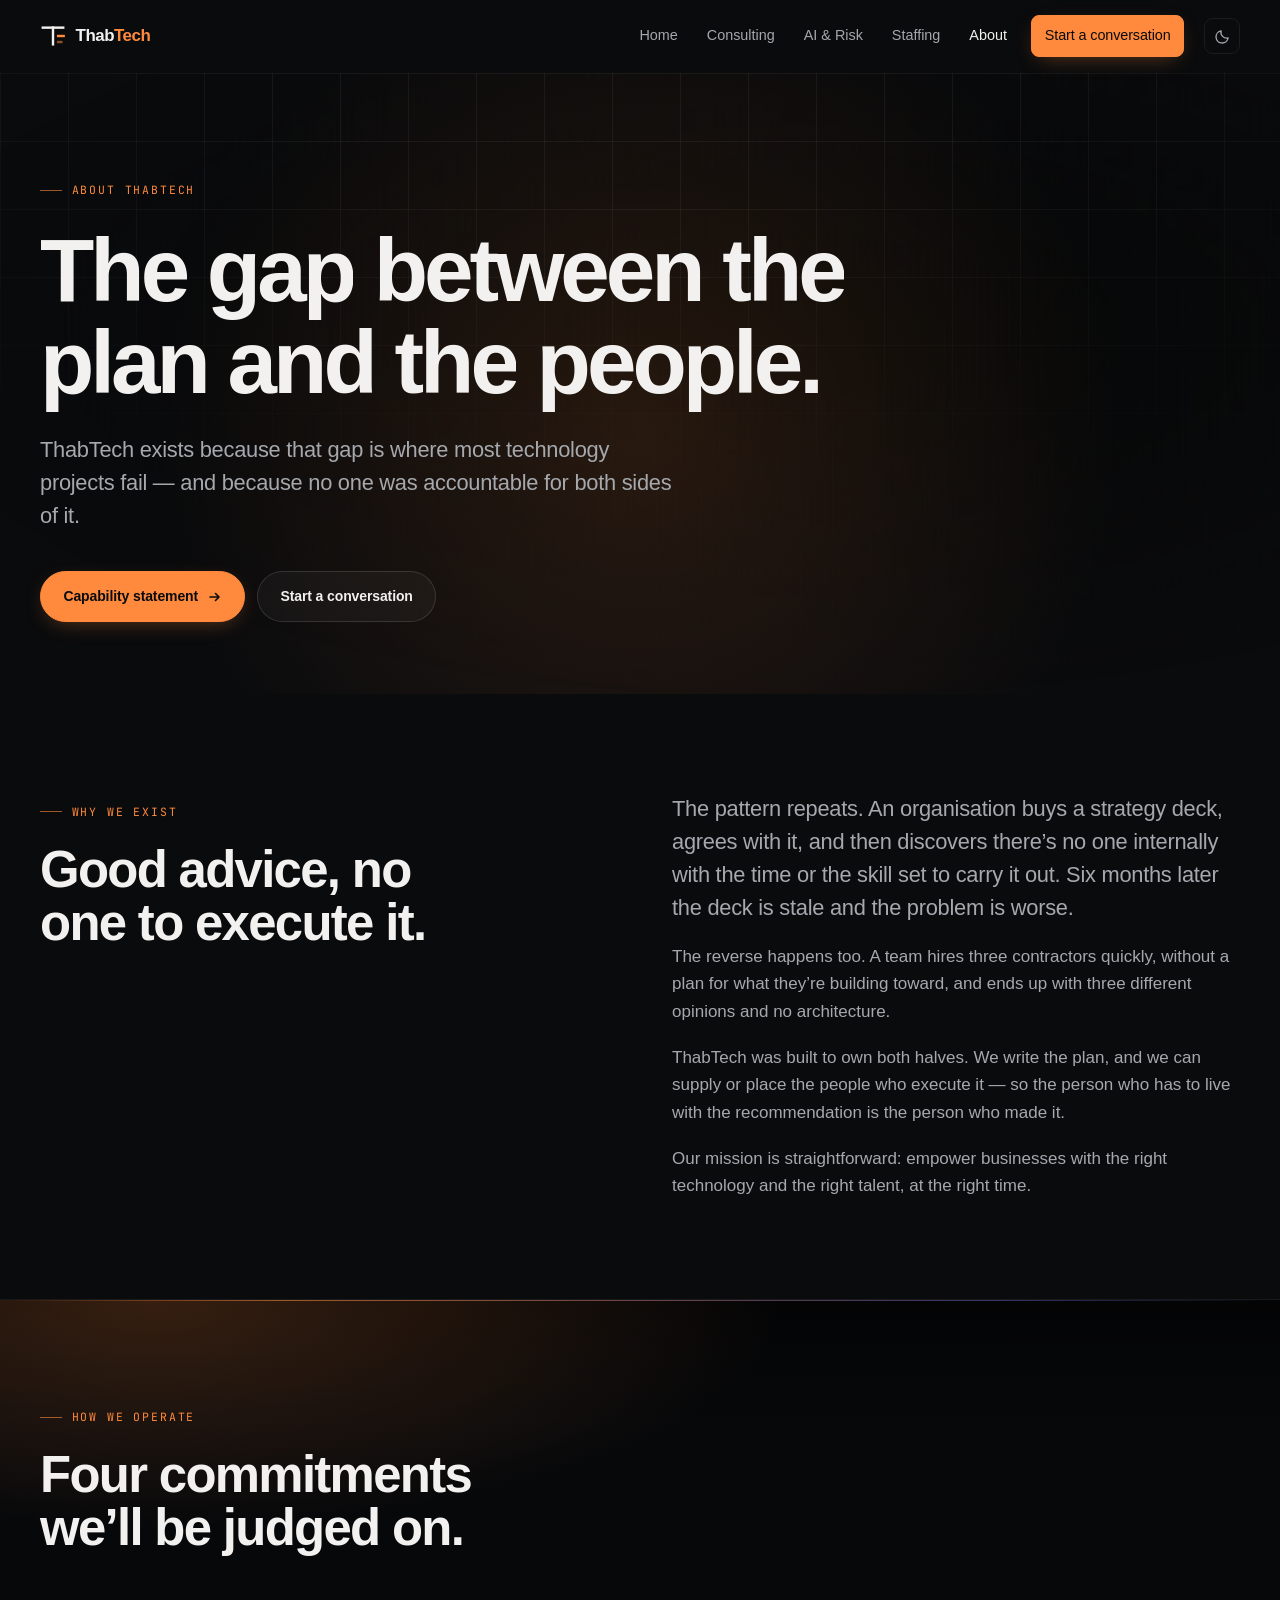
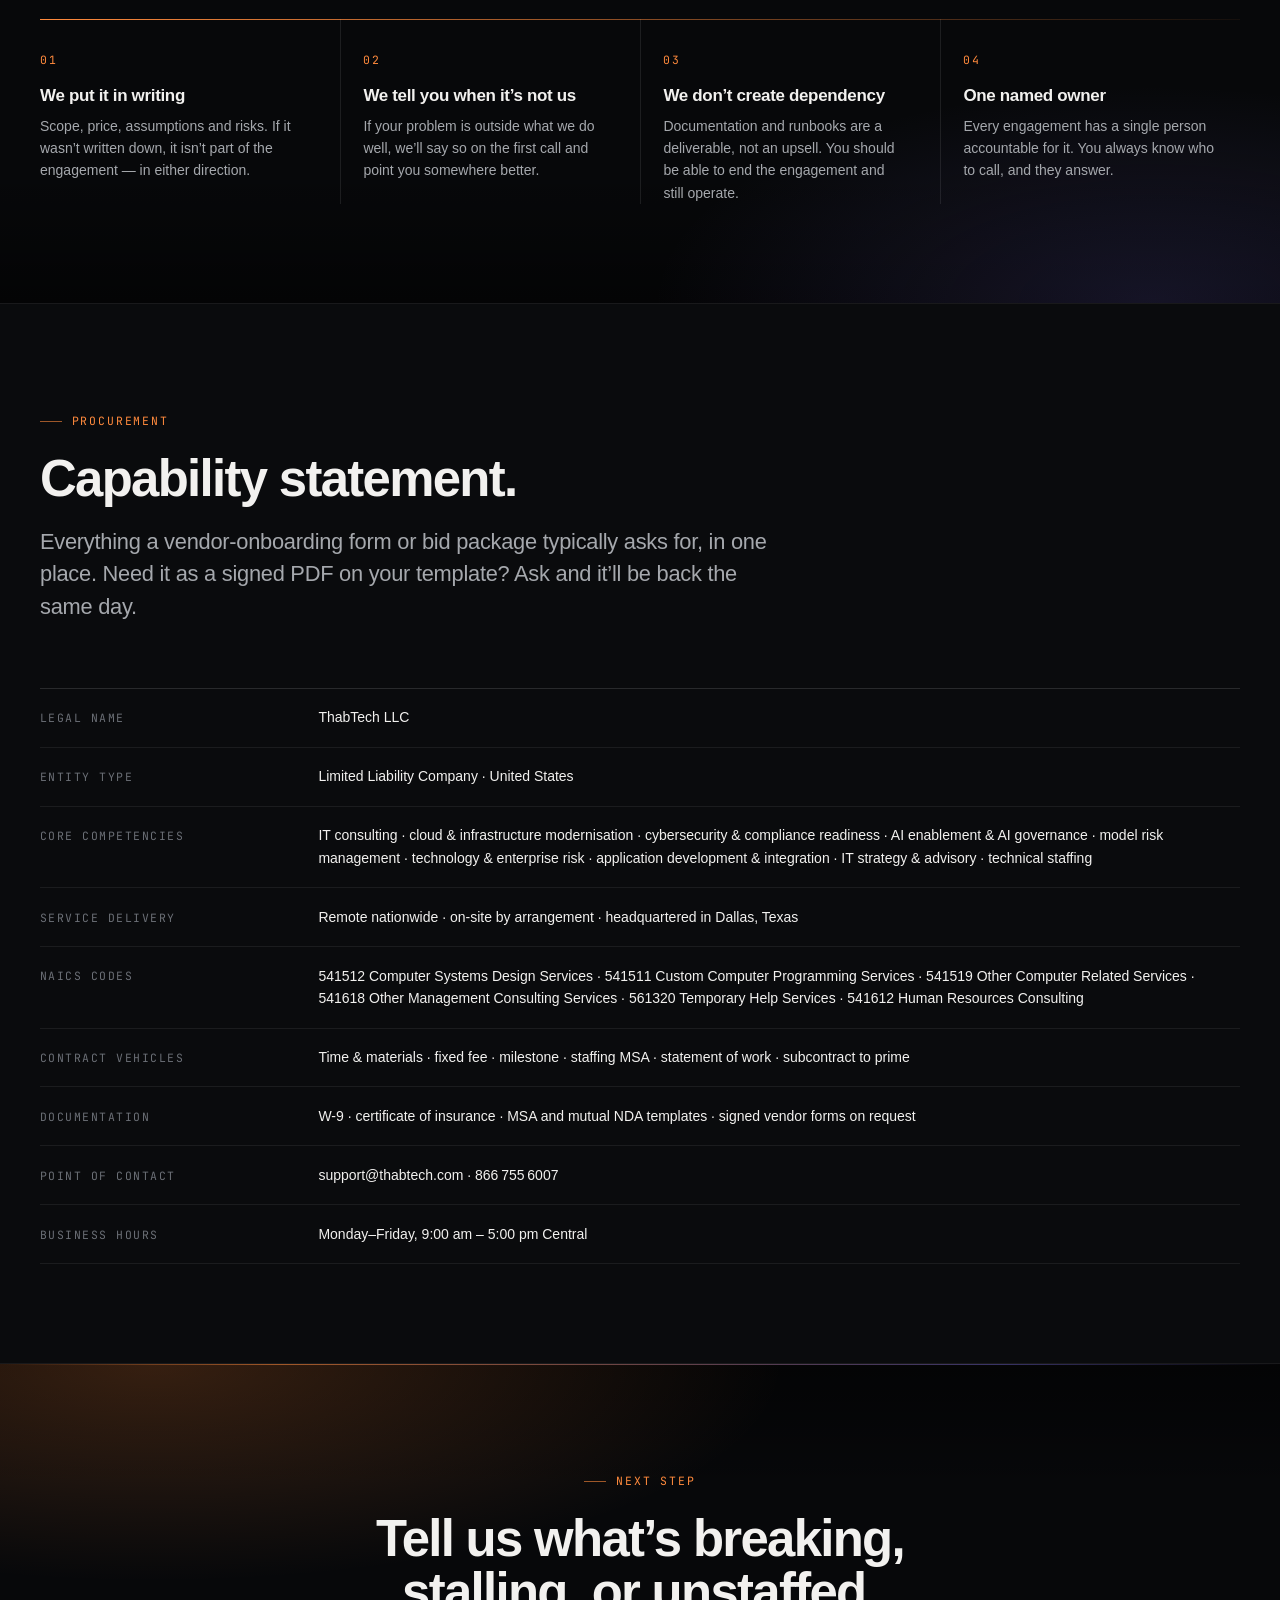
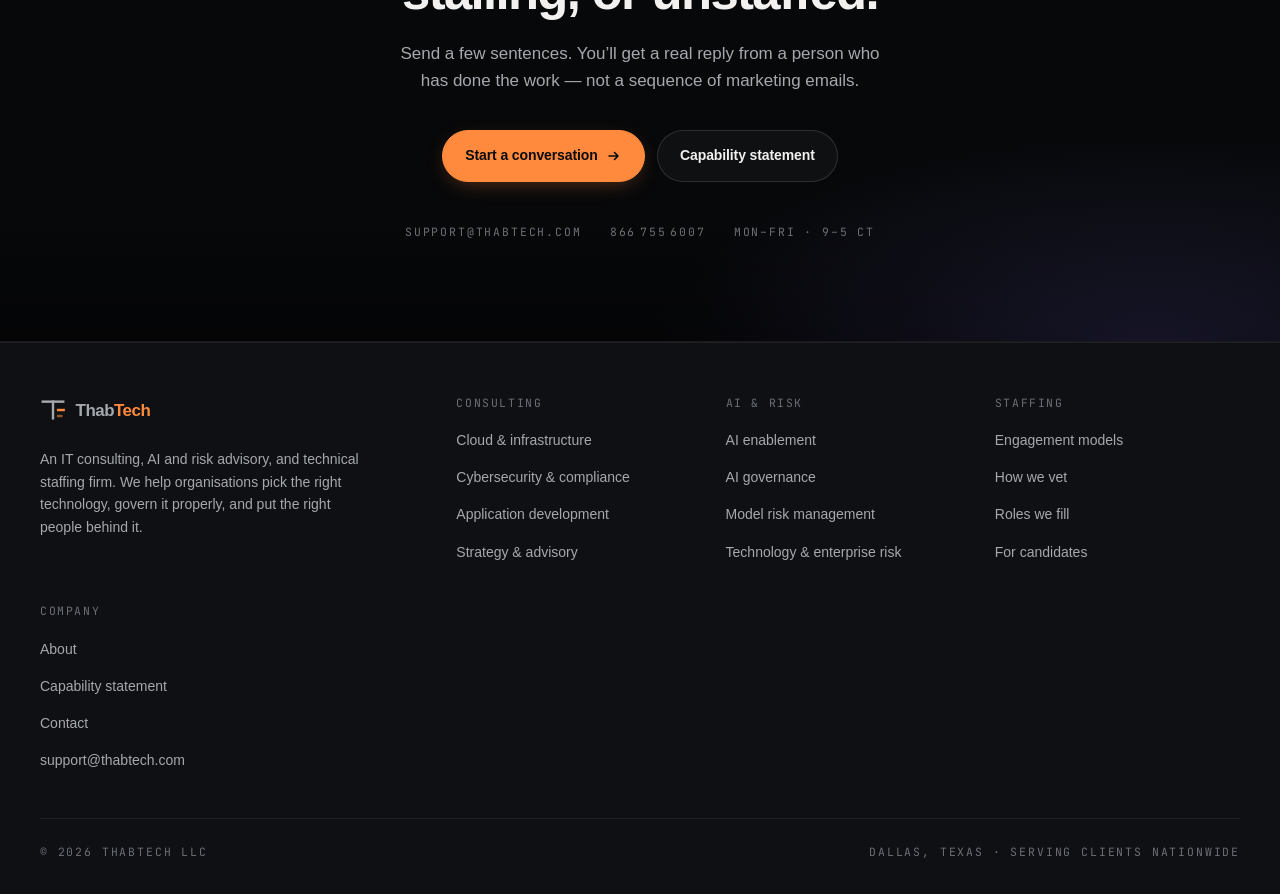
==== commit 0e2c0b4e: "Add AI & risk management practice: new page, nav, home three-discipline layout" ====
--- a/about.html
+++ b/about.html
@@ -15,10 +15,8 @@
 <link rel="stylesheet" href="style.css">
 <script>
   document.documentElement.classList.add('js');
-  try {
-    var t = localStorage.getItem('tt-theme');
-    if (t) document.documentElement.dataset.theme = t;
-  } catch (e) {}
+  var m = document.cookie.match(/(?:^|; )tt-theme=(dark|light)/);
+  if (m) document.documentElement.dataset.theme = m[1];
 </script>
 </head>
 <body>
@@ -32,7 +30,7 @@
 <path d="M19.5 20.5h3.5" stroke="#FF8A3D" stroke-width="2.6" stroke-linecap="square" opacity=".55"/>
 </svg><span class="brand__txt">Thab<em>Tech</em></span></a>
   <nav class="nav" id="nav">
-    <a href="index.html">Home</a><a href="services.html">Consulting</a><a href="staffing.html">Staffing</a><a href="about.html" aria-current="page">About</a>
+    <a href="index.html">Home</a><a href="services.html">Consulting</a><a href="ai.html">AI &amp; Risk</a><a href="staffing.html">Staffing</a><a href="about.html" aria-current="page">About</a>
     <a class="btn btn--primary btn--sm" href="contact.html">Start a conversation</a>
   </nav>
   <button class="icbtn" id="theme" type="button" aria-label="Toggle colour theme">
@@ -89,7 +87,7 @@
     <h2>Capability statement.</h2>
     <p class="lead">Everything a vendor-onboarding form or bid package typically asks for, in one place. Need it as a signed PDF on your template? Ask and it&rsquo;ll be back the same day.</p>
   </div>
-  <div class="spec rv"><div class="spec__r"><div class="spec__k">Legal name</div><div class="spec__v">ThabTech LLC</div></div><div class="spec__r"><div class="spec__k">Entity type</div><div class="spec__v">Limited Liability Company &middot; United States</div></div><div class="spec__r"><div class="spec__k">Core competencies</div><div class="spec__v">IT consulting &middot; cloud &amp; infrastructure modernisation &middot; cybersecurity &amp; compliance readiness &middot; application development &amp; integration &middot; IT strategy &amp; advisory &middot; technical staffing</div></div><div class="spec__r"><div class="spec__k">Service delivery</div><div class="spec__v">Remote nationwide &middot; on-site by arrangement &middot; headquartered in Dallas, Texas</div></div><div class="spec__r"><div class="spec__k">NAICS codes</div><div class="spec__v">541512 Computer Systems Design Services &middot; 541511 Custom Computer Programming Services &middot; 541519 Other Computer Related Services &middot; 561320 Temporary Help Services &middot; 541612 Human Resources Consulting</div></div><div class="spec__r"><div class="spec__k">Contract vehicles</div><div class="spec__v">Time &amp; materials &middot; fixed fee &middot; milestone &middot; staffing MSA &middot; statement of work &middot; subcontract to prime</div></div><div class="spec__r"><div class="spec__k">Documentation</div><div class="spec__v">W-9 &middot; certificate of insurance &middot; MSA and mutual NDA templates &middot; signed vendor forms on request</div></div><div class="spec__r"><div class="spec__k">Point of contact</div><div class="spec__v">support@thabtech.com &middot; 866&thinsp;755&thinsp;6007</div></div><div class="spec__r"><div class="spec__k">Business hours</div><div class="spec__v">Monday&ndash;Friday, 9:00&nbsp;am &ndash; 5:00&nbsp;pm Central</div></div></div>
+  <div class="spec rv"><div class="spec__r"><div class="spec__k">Legal name</div><div class="spec__v">ThabTech LLC</div></div><div class="spec__r"><div class="spec__k">Entity type</div><div class="spec__v">Limited Liability Company &middot; United States</div></div><div class="spec__r"><div class="spec__k">Core competencies</div><div class="spec__v">IT consulting &middot; cloud &amp; infrastructure modernisation &middot; cybersecurity &amp; compliance readiness &middot; AI enablement &amp; AI governance &middot; model risk management &middot; technology &amp; enterprise risk &middot; application development &amp; integration &middot; IT strategy &amp; advisory &middot; technical staffing</div></div><div class="spec__r"><div class="spec__k">Service delivery</div><div class="spec__v">Remote nationwide &middot; on-site by arrangement &middot; headquartered in Dallas, Texas</div></div><div class="spec__r"><div class="spec__k">NAICS codes</div><div class="spec__v">541512 Computer Systems Design Services &middot; 541511 Custom Computer Programming Services &middot; 541519 Other Computer Related Services &middot; 541618 Other Management Consulting Services &middot; 561320 Temporary Help Services &middot; 541612 Human Resources Consulting</div></div><div class="spec__r"><div class="spec__k">Contract vehicles</div><div class="spec__v">Time &amp; materials &middot; fixed fee &middot; milestone &middot; staffing MSA &middot; statement of work &middot; subcontract to prime</div></div><div class="spec__r"><div class="spec__k">Documentation</div><div class="spec__v">W-9 &middot; certificate of insurance &middot; MSA and mutual NDA templates &middot; signed vendor forms on request</div></div><div class="spec__r"><div class="spec__k">Point of contact</div><div class="spec__v">support@thabtech.com &middot; 866&thinsp;755&thinsp;6007</div></div><div class="spec__r"><div class="spec__k">Business hours</div><div class="spec__v">Monday&ndash;Friday, 9:00&nbsp;am &ndash; 5:00&nbsp;pm Central</div></div></div>
 </div>
 </section>
 
@@ -120,7 +118,7 @@
 <path d="M19.5 14h6" stroke="#FF8A3D" stroke-width="2.6" stroke-linecap="square"/>
 <path d="M19.5 20.5h3.5" stroke="#FF8A3D" stroke-width="2.6" stroke-linecap="square" opacity=".55"/>
 </svg><span class="brand__txt">Thab<em>Tech</em></span></a>
-      <p>An IT consulting and staffing firm. We help organisations pick the right technology and put the right people behind it.</p>
+      <p>An IT consulting, AI and risk advisory, and technical staffing firm. We help organisations pick the right technology, govern it properly, and put the right people behind it.</p>
     </div>
     <div>
       <h4>Consulting</h4>
@@ -129,6 +127,15 @@
         <li><a href="services.html#security">Cybersecurity &amp; compliance</a></li>
         <li><a href="services.html#apps">Application development</a></li>
         <li><a href="services.html#advisory">Strategy &amp; advisory</a></li>
+      </ul>
+    </div>
+    <div>
+      <h4>AI &amp; risk</h4>
+      <ul>
+        <li><a href="ai.html#enablement">AI enablement</a></li>
+        <li><a href="ai.html#governance">AI governance</a></li>
+        <li><a href="ai.html#model-risk">Model risk management</a></li>
+        <li><a href="ai.html#enterprise-risk">Technology &amp; enterprise risk</a></li>
       </ul>
     </div>
     <div>
@@ -165,7 +172,7 @@
   tbtn && tbtn.addEventListener('click', function () {
     var next = doc.dataset.theme === 'light' ? 'dark' : 'light';
     doc.dataset.theme = next;
-    try { localStorage.setItem('tt-theme', next); } catch (e) {}
+    document.cookie = 'tt-theme=' + next + ';path=/;max-age=31536000;SameSite=Lax';
   });
 
   /* mobile nav */
--- a/style.css
+++ b/style.css
@@ -650,3 +650,15 @@
 /* hero label row — status pill + category eyebrow share one line */
 .hero__tags { display: flex; flex-wrap: wrap; align-items: center; gap: .5rem 1.1rem; }
 .hero__tags .pulse, .hero__tags .eyebrow { margin-bottom: 1.5rem; }
+
+/* three practice cards on home — shorter image crop so the column reads well */
+.pcards .pcard__img { aspect-ratio: 3/2; }
+@media (min-width: 701px) and (max-width: 1000px) {
+  .pcards { grid-template-columns: repeat(2, 1fr); }
+  .pcards > .pcard:last-child { grid-column: 1 / -1; }
+  .pcards > .pcard:last-child .pcard__img { aspect-ratio: 21/9; }
+}
+/* nav breathing room now that there are five items */
+@media (min-width: 901px) and (max-width: 1180px) {
+  .nav a { padding-left: .55rem; padding-right: .55rem; font-size: .93rem; }
+}
